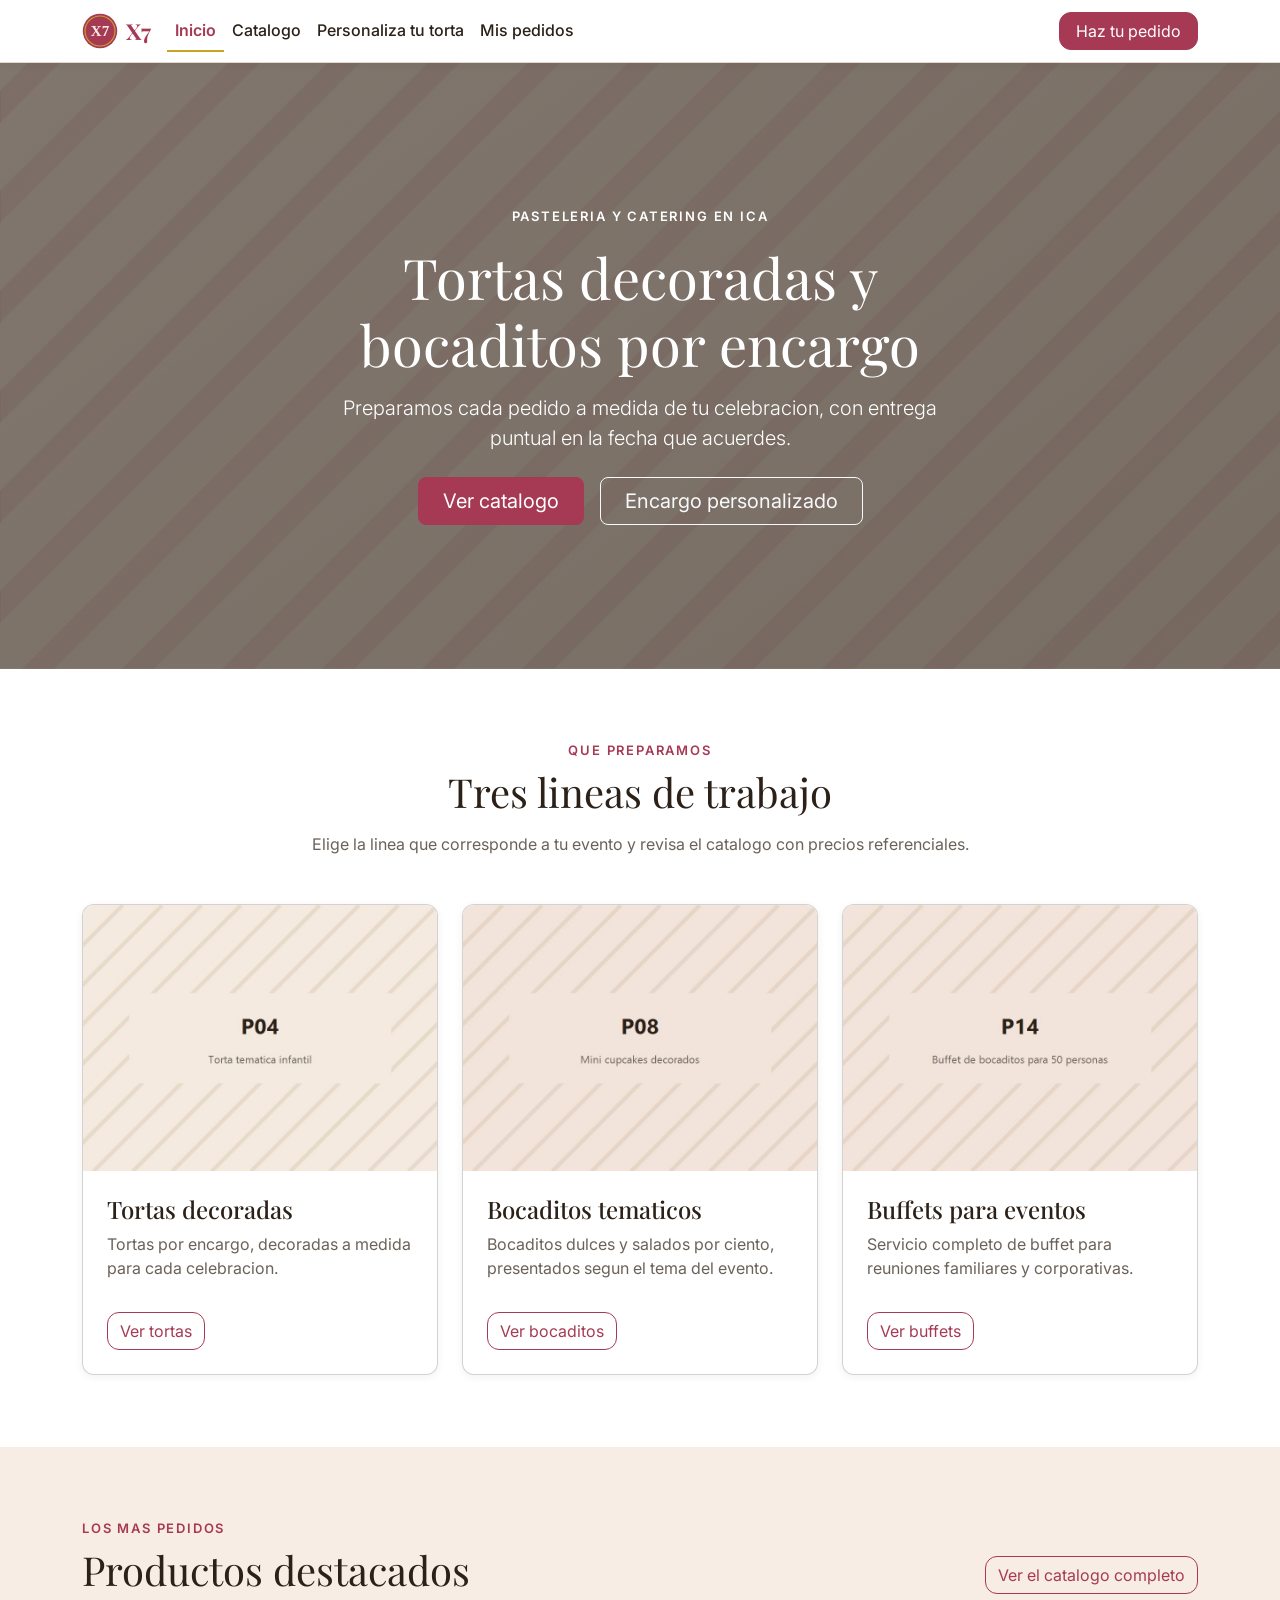
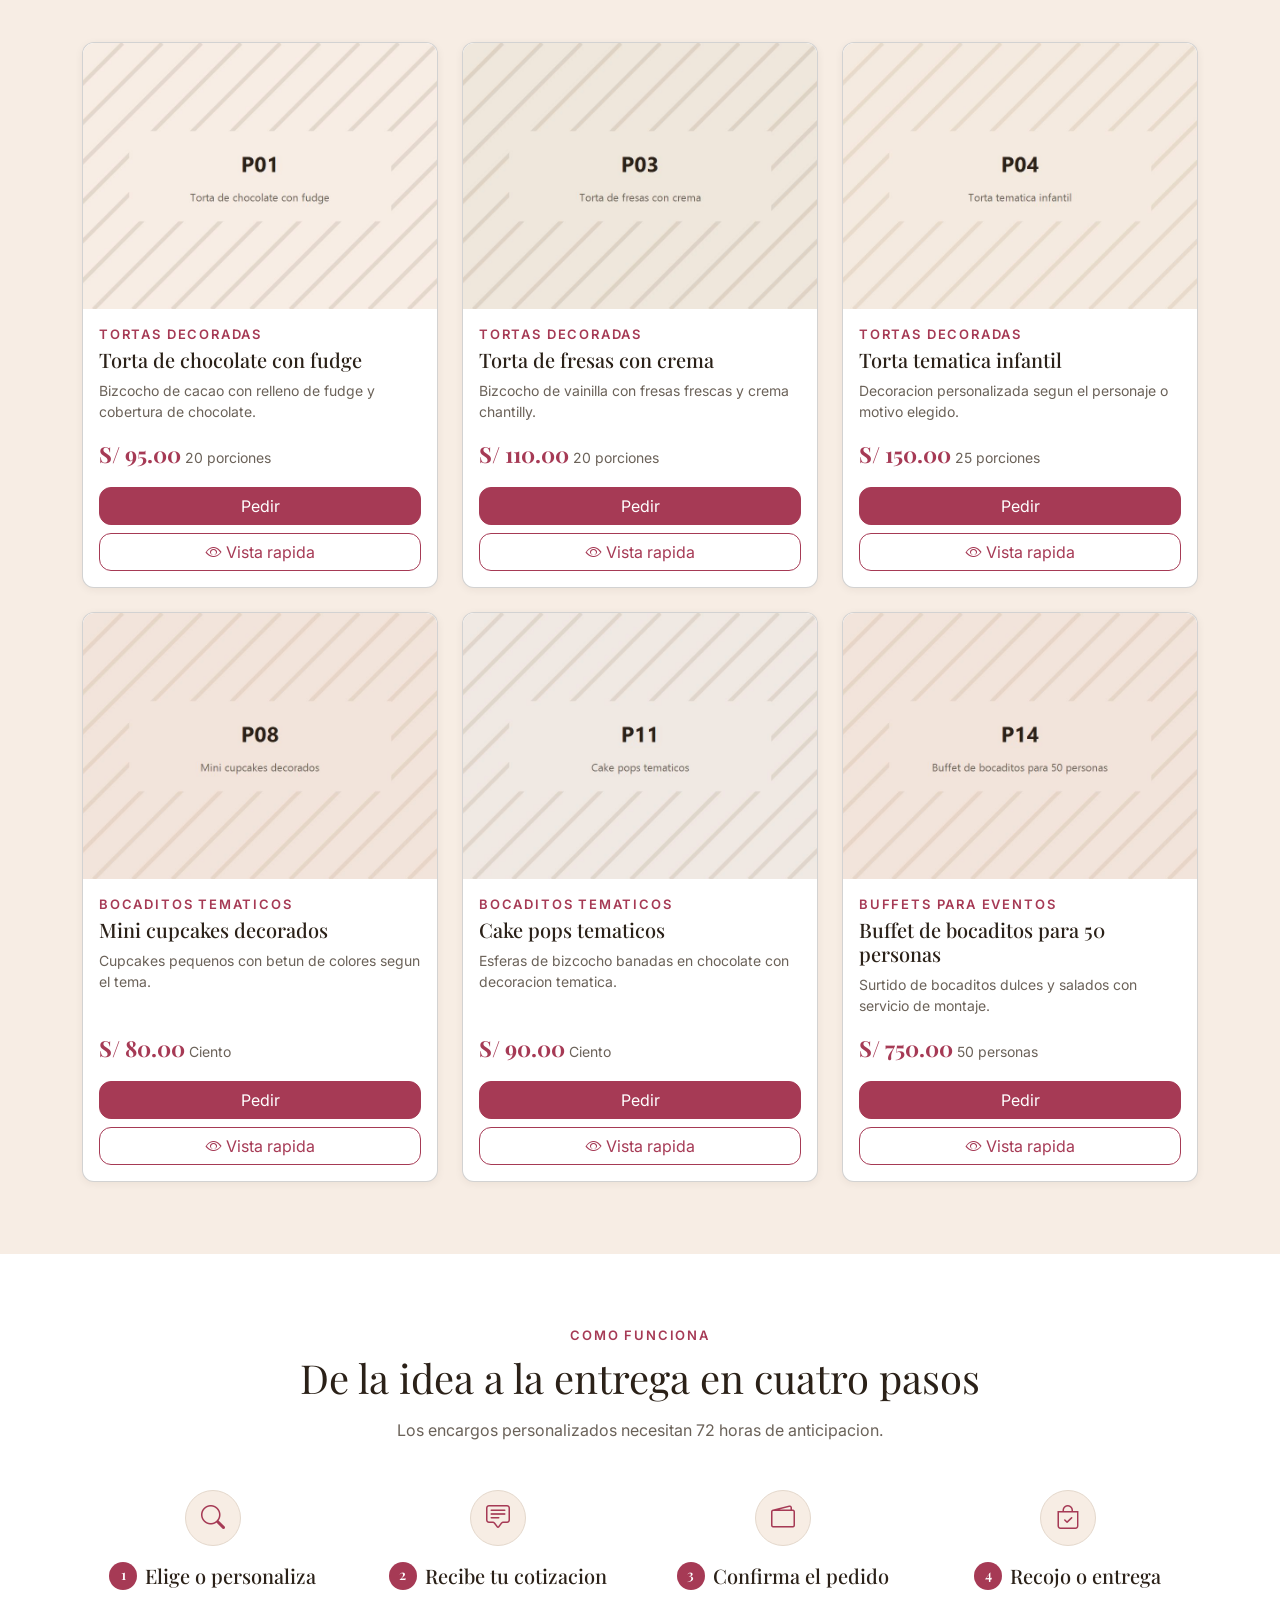
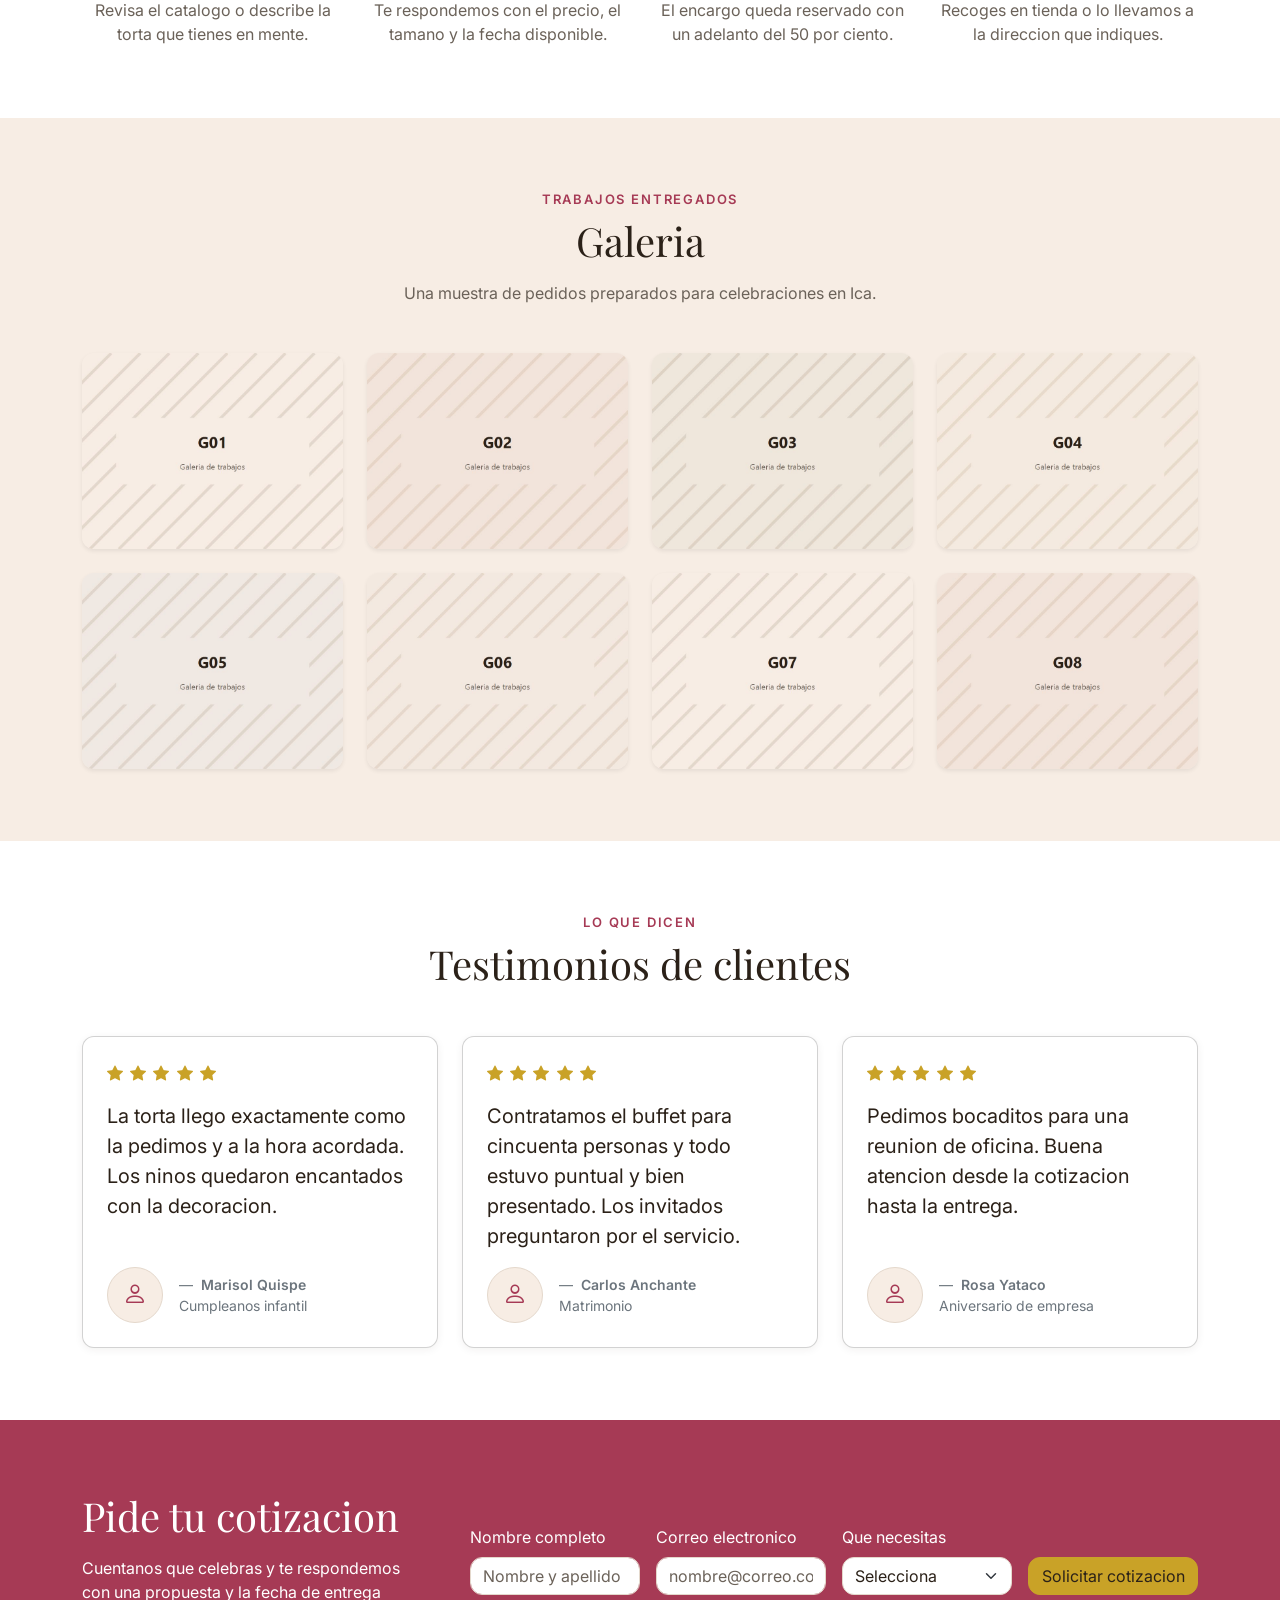
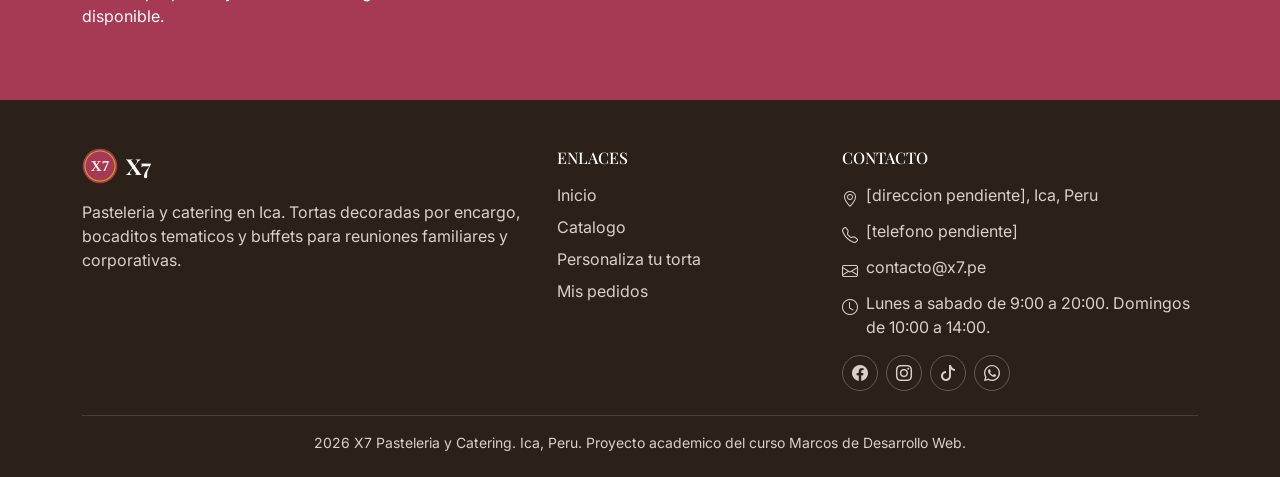
==== templates/index.html @ 19cc16a5 "APF1: front end estatico con Bootstrap Primera entrega del sitio de X7 Pasteleria y Catering, del cu" ====
<!--
  ============================================================================
  Archivo:     templates/index.html
  Propósito:   Página de inicio del sitio X7. Funciona como página de
               aterrizaje comercial: presenta el negocio y ofrece en cada
               sección una salida hacia el catálogo o el encargo
               personalizado.
  Integrante:  ______________________________

  Contiene siete secciones y una ventana modal:
    1. Hero              5. Galería
    2. Categorías        6. Testimonios
    3. Destacados        7. Llamado final
    4. Cómo funciona
    Ventana modal de vista rápida, reutilizada por las seis tarjetas

  La cabecera, la barra de navegación y el pie son copia exacta de los
  archivos de templates/fragments/. No se editan aquí.
  ============================================================================
-->
<!DOCTYPE html>
<html lang="es">

<head>

  <!-- Etiquetas obligatorias: juego de caracteres y adaptación a móvil -->
  <meta charset="UTF-8">
  <meta name="viewport" content="width=device-width, initial-scale=1">
  <meta name="description" content="Pasteleria y catering en Ica. Tortas decoradas por encargo, bocaditos tematicos y buffets para eventos.">

  <!-- Título propio de cada página -->
  <title>X7 Pasteleria y Catering | Tortas por encargo en Ica</title>

  <!-- Tipografías de marca: Playfair Display para títulos, Inter para texto -->
  <link rel="preconnect" href="https://fonts.googleapis.com">
  <link rel="preconnect" href="https://fonts.gstatic.com" crossorigin>
  <link href="https://fonts.googleapis.com/css2?family=Inter:wght@400;500;600;700&family=Playfair+Display:wght@600;700&display=swap" rel="stylesheet">

  <!-- Bootstrap 5.3 y Bootstrap Icons, ambos por CDN -->
  <link href="https://cdn.jsdelivr.net/npm/bootstrap@5.3.3/dist/css/bootstrap.min.css" rel="stylesheet">
  <link href="https://cdn.jsdelivr.net/npm/bootstrap-icons@1.11.3/font/bootstrap-icons.min.css" rel="stylesheet">

  <!-- Hoja propia. Va al final para que sus colores ganen a los de Bootstrap -->
  <link href="../static/css/estilos.css" rel="stylesheet">

  <!-- Icono de la pestaña del navegador -->
  <link rel="icon" href="../static/img/logo.svg" type="image/svg+xml">

</head>


<!-- El body es una columna de alto completo para que el pie quede abajo
     aunque la página tenga poco contenido -->
<body class="d-flex flex-column min-vh-100">

  <!-- ======================================================================
       Barra de navegación
       Se queda pegada arriba al desplazar (sticky-top) y se convierte en
       menú desplegable por debajo de 992 px (navbar-expand-lg).
       ====================================================================== -->
  <header class="sticky-top">
    <nav class="navbar navbar-expand-lg x7-navbar" aria-label="Navegacion principal">
      <div class="container">

        <!-- Marca: logotipo y nombre del negocio -->
        <a class="navbar-brand x7-marca d-flex align-items-center gap-2" href="index.html">
          <img src="../static/img/logo.svg" alt="Logotipo de X7 Pasteleria y Catering" width="36" height="36">
          <span>X7</span>
        </a>

        <!-- Botón de hamburguesa, visible solo en pantallas pequeñas -->
        <button class="navbar-toggler border-0" type="button" data-bs-toggle="collapse"
                data-bs-target="#x7-menu" aria-controls="x7-menu" aria-expanded="false"
                aria-label="Abrir o cerrar el menu de navegacion">
          <span class="navbar-toggler-icon"></span>
        </button>

        <!-- Contenido que se colapsa en móvil -->
        <div class="collapse navbar-collapse" id="x7-menu">

          <!-- Enlaces a las cuatro páginas del sitio -->
          <ul class="navbar-nav me-auto mb-3 mb-lg-0">
            <li class="nav-item"><a class="nav-link" href="index.html">Inicio</a></li>
            <li class="nav-item"><a class="nav-link" href="catalogo.html">Catalogo</a></li>
            <li class="nav-item"><a class="nav-link" href="personalizado.html">Personaliza tu torta</a></li>
            <li class="nav-item"><a class="nav-link" href="mis-pedidos.html">Mis pedidos</a></li>
          </ul>

          <!-- Botón destacado. En móvil ocupa todo el ancho (d-grid) y
               desde 992 px vuelve a su tamaño natural (d-lg-block) -->
          <div class="d-grid d-lg-block">
            <a class="btn btn-primary px-3" href="catalogo.html">Haz tu pedido</a>
          </div>

        </div>

      </div>
    </nav>
  </header>


  <main>

    <!-- ====================================================================
         SECCIÓN 1: Hero
         Primera pantalla. La foto de fondo y la capa oscura se definen en
         estilos.css con la clase x7-hero. Ofrece las dos salidas
         principales: ver el catálogo o pedir un encargo a medida.
         ==================================================================== -->
    <section class="x7-hero d-flex align-items-center text-center py-5">
      <div class="container py-4 py-lg-5">
        <div class="row justify-content-center">

          <!-- La columna se estrecha al crecer la pantalla para que el
               título no quede en líneas demasiado largas -->
          <div class="col-12 col-lg-9 col-xl-7 py-4 py-lg-5">

            <p class="x7-superior text-white mb-3">Pasteleria y catering en Ica</p>

            <h1 class="display-4 mb-3">Tortas decoradas y bocaditos por encargo</h1>

            <!-- Estilos de párrafo de Bootstrap: párrafo destacado -->
            <p class="lead mb-4">
              Preparamos cada pedido a medida de tu celebracion, con entrega puntual
              en la fecha que acuerdes.
            </p>

            <!-- Botones apilados en móvil (d-grid) y en fila desde 576 px -->
            <div class="d-grid d-sm-flex justify-content-sm-center gap-3">
              <a class="btn btn-primary btn-lg px-4" href="catalogo.html">Ver catalogo</a>
              <a class="btn btn-outline-light btn-lg px-4" href="personalizado.html">Encargo personalizado</a>
            </div>

          </div>

        </div>
      </div>
    </section>


    <!-- ====================================================================
         SECCIÓN 2: Categorías
         Las tres líneas de trabajo del negocio. Cada tarjeta lleva al
         catálogo con el ancla de su categoría.
         Rejilla: 1 columna en móvil, 2 desde 768 px, 3 desde 992 px.
         ==================================================================== -->
    <section class="py-5">
      <div class="container py-lg-4">

        <!-- Encabezado de la sección -->
        <div class="row justify-content-center text-center mb-5">
          <div class="col-12 col-lg-8">
            <p class="x7-superior mb-2">Que preparamos</p>
            <h2 class="display-6 mb-3">Tres lineas de trabajo</h2>
            <!-- Estilos de párrafo de Bootstrap: párrafo atenuado -->
            <p class="text-body-secondary mb-0">
              Elige la linea que corresponde a tu evento y revisa el catalogo
              con precios referenciales.
            </p>
          </div>
        </div>

        <!-- Rejilla de categorías -->
        <div class="row row-cols-1 row-cols-md-2 row-cols-lg-3 g-4">

          <!-- Categoría: tortas decoradas -->
          <article class="col">
            <div class="card x7-tarjeta h-100 overflow-hidden">

              <img class="card-img-top x7-imagen-4-3" src="../static/img/productos/p04.jpg"
                   alt="Torta tematica infantil con decoracion personalizada">

              <div class="card-body d-flex flex-column p-4">
                <h3 class="h4 card-title mb-2">Tortas decoradas</h3>
                <!-- Estilos de párrafo de Bootstrap: texto atenuado -->
                <p class="card-text text-body-secondary flex-grow-1">
                  Tortas por encargo, decoradas a medida para cada celebracion.
                </p>
                <a class="btn btn-outline-primary mt-3 align-self-start" href="catalogo.html#tortas">
                  Ver tortas
                </a>
              </div>

            </div>
          </article>

          <!-- Categoría: bocaditos temáticos -->
          <article class="col">
            <div class="card x7-tarjeta h-100 overflow-hidden">

              <img class="card-img-top x7-imagen-4-3" src="../static/img/productos/p08.jpg"
                   alt="Mini cupcakes decorados con betun de colores">

              <div class="card-body d-flex flex-column p-4">
                <h3 class="h4 card-title mb-2">Bocaditos tematicos</h3>
                <!-- Estilos de párrafo de Bootstrap: texto atenuado -->
                <p class="card-text text-body-secondary flex-grow-1">
                  Bocaditos dulces y salados por ciento, presentados segun el tema del evento.
                </p>
                <a class="btn btn-outline-primary mt-3 align-self-start" href="catalogo.html#bocaditos">
                  Ver bocaditos
                </a>
              </div>

            </div>
          </article>

          <!-- Categoría: buffets para eventos -->
          <article class="col">
            <div class="card x7-tarjeta h-100 overflow-hidden">

              <img class="card-img-top x7-imagen-4-3" src="../static/img/productos/p14.jpg"
                   alt="Buffet de bocaditos surtidos montado para cincuenta personas">

              <div class="card-body d-flex flex-column p-4">
                <h3 class="h4 card-title mb-2">Buffets para eventos</h3>
                <!-- Estilos de párrafo de Bootstrap: texto atenuado -->
                <p class="card-text text-body-secondary flex-grow-1">
                  Servicio completo de buffet para reuniones familiares y corporativas.
                </p>
                <a class="btn btn-outline-primary mt-3 align-self-start" href="catalogo.html#buffets">
                  Ver buffets
                </a>
              </div>

            </div>
          </article>

        </div>
      </div>
    </section>


    <!-- ====================================================================
         SECCIÓN 3: Productos destacados
         Los seis productos destacados de docs/datos-demo.md.
         Las seis tarjetas tienen exactamente la misma estructura; solo
         cambia el contenido. En el APF3 este bloque se reemplaza por un
         th:each sobre la lista de productos.
         Cada producto lleva su propia ventana modal dentro del article,
         para que la vista rápida funcione sin JavaScript propio.
         Rejilla: 1 columna en móvil, 2 desde 576 px, 3 desde 992 px.
         ==================================================================== -->
    <section class="x7-fondo-crema py-5">
      <div class="container py-lg-4">

        <!-- Encabezado de la sección, con salida al catálogo completo -->
        <div class="row align-items-end g-3 mb-5">
          <div class="col-12 col-lg-8">
            <p class="x7-superior mb-2">Los mas pedidos</p>
            <h2 class="display-6 mb-0">Productos destacados</h2>
          </div>
          <div class="col-12 col-lg-4 text-lg-end">
            <a class="btn btn-outline-primary" href="catalogo.html">Ver el catalogo completo</a>
          </div>
        </div>

        <!-- Rejilla de productos -->
        <div class="row row-cols-1 row-cols-sm-2 row-cols-lg-3 g-4">

          <!-- ============ Producto P01 ============ -->
          <article class="col">

            <!-- Tarjeta -->
            <div class="card x7-tarjeta h-100 overflow-hidden">

              <img class="card-img-top x7-imagen-4-3" src="../static/img/productos/p01.jpg"
                   alt="Torta de chocolate cubierta con fudge">

              <div class="card-body d-flex flex-column">
                <p class="x7-superior mb-1">Tortas decoradas</p>
                <h3 class="h5 card-title mb-2">Torta de chocolate con fudge</h3>
                <!-- Estilos de párrafo de Bootstrap: texto pequeño y atenuado -->
                <p class="card-text text-body-secondary small flex-grow-1">
                  Bizcocho de cacao con relleno de fudge y cobertura de chocolate.
                </p>
                <p class="mb-3">
                  <span class="x7-precio">S/ 95.00</span>
                  <span class="small text-body-secondary">20 porciones</span>
                </p>
                <div class="d-grid gap-2">
                  <a class="btn btn-primary" href="personalizado.html">Pedir</a>
                  <!-- Los atributos data- alimentan la unica ventana modal.
                       main.js los lee con dataset cuando se pulsa el boton. -->
                  <button class="btn btn-outline-primary" type="button"
                          data-bs-toggle="modal" data-bs-target="#modal-producto"
                          data-codigo="P01"
                          data-nombre="Torta de chocolate con fudge"
                          data-etiqueta="Tortas decoradas"
                          data-descripcion="Bizcocho de cacao con relleno de fudge y cobertura de chocolate."
                          data-precio="S/ 95.00"
                          data-presentacion="20 porciones"
                          data-imagen="../static/img/productos/p01.jpg"
                          data-alt="Torta de chocolate cubierta con fudge">
                    <i class="bi bi-eye me-1" aria-hidden="true"></i>Vista rapida
                  </button>
                </div>
              </div>

            </div>

          </article>

          <!-- ============ Producto P03 ============ -->
          <article class="col">

            <!-- Tarjeta -->
            <div class="card x7-tarjeta h-100 overflow-hidden">

              <img class="card-img-top x7-imagen-4-3" src="../static/img/productos/p03.jpg"
                   alt="Torta de vainilla con fresas frescas y crema chantilly">

              <div class="card-body d-flex flex-column">
                <p class="x7-superior mb-1">Tortas decoradas</p>
                <h3 class="h5 card-title mb-2">Torta de fresas con crema</h3>
                <!-- Estilos de párrafo de Bootstrap: texto pequeño y atenuado -->
                <p class="card-text text-body-secondary small flex-grow-1">
                  Bizcocho de vainilla con fresas frescas y crema chantilly.
                </p>
                <p class="mb-3">
                  <span class="x7-precio">S/ 110.00</span>
                  <span class="small text-body-secondary">20 porciones</span>
                </p>
                <div class="d-grid gap-2">
                  <a class="btn btn-primary" href="personalizado.html">Pedir</a>
                  <!-- Los atributos data- alimentan la unica ventana modal.
                       main.js los lee con dataset cuando se pulsa el boton. -->
                  <button class="btn btn-outline-primary" type="button"
                          data-bs-toggle="modal" data-bs-target="#modal-producto"
                          data-codigo="P03"
                          data-nombre="Torta de fresas con crema"
                          data-etiqueta="Tortas decoradas"
                          data-descripcion="Bizcocho de vainilla con fresas frescas y crema chantilly."
                          data-precio="S/ 110.00"
                          data-presentacion="20 porciones"
                          data-imagen="../static/img/productos/p03.jpg"
                          data-alt="Torta de vainilla con fresas frescas y crema chantilly">
                    <i class="bi bi-eye me-1" aria-hidden="true"></i>Vista rapida
                  </button>
                </div>
              </div>

            </div>

          </article>

          <!-- ============ Producto P04 ============ -->
          <article class="col">

            <!-- Tarjeta -->
            <div class="card x7-tarjeta h-100 overflow-hidden">

              <img class="card-img-top x7-imagen-4-3" src="../static/img/productos/p04.jpg"
                   alt="Torta tematica infantil decorada segun el personaje elegido">

              <div class="card-body d-flex flex-column">
                <p class="x7-superior mb-1">Tortas decoradas</p>
                <h3 class="h5 card-title mb-2">Torta tematica infantil</h3>
                <!-- Estilos de párrafo de Bootstrap: texto pequeño y atenuado -->
                <p class="card-text text-body-secondary small flex-grow-1">
                  Decoracion personalizada segun el personaje o motivo elegido.
                </p>
                <p class="mb-3">
                  <span class="x7-precio">S/ 150.00</span>
                  <span class="small text-body-secondary">25 porciones</span>
                </p>
                <div class="d-grid gap-2">
                  <a class="btn btn-primary" href="personalizado.html">Pedir</a>
                  <!-- Los atributos data- alimentan la unica ventana modal.
                       main.js los lee con dataset cuando se pulsa el boton. -->
                  <button class="btn btn-outline-primary" type="button"
                          data-bs-toggle="modal" data-bs-target="#modal-producto"
                          data-codigo="P04"
                          data-nombre="Torta tematica infantil"
                          data-etiqueta="Tortas decoradas"
                          data-descripcion="Decoracion personalizada segun el personaje o motivo elegido."
                          data-precio="S/ 150.00"
                          data-presentacion="25 porciones"
                          data-imagen="../static/img/productos/p04.jpg"
                          data-alt="Torta tematica infantil decorada segun el personaje elegido">
                    <i class="bi bi-eye me-1" aria-hidden="true"></i>Vista rapida
                  </button>
                </div>
              </div>

            </div>

          </article>

          <!-- ============ Producto P08 ============ -->
          <article class="col">

            <!-- Tarjeta -->
            <div class="card x7-tarjeta h-100 overflow-hidden">

              <img class="card-img-top x7-imagen-4-3" src="../static/img/productos/p08.jpg"
                   alt="Mini cupcakes decorados con betun de colores segun el tema">

              <div class="card-body d-flex flex-column">
                <p class="x7-superior mb-1">Bocaditos tematicos</p>
                <h3 class="h5 card-title mb-2">Mini cupcakes decorados</h3>
                <!-- Estilos de párrafo de Bootstrap: texto pequeño y atenuado -->
                <p class="card-text text-body-secondary small flex-grow-1">
                  Cupcakes pequenos con betun de colores segun el tema.
                </p>
                <p class="mb-3">
                  <span class="x7-precio">S/ 80.00</span>
                  <span class="small text-body-secondary">Ciento</span>
                </p>
                <div class="d-grid gap-2">
                  <a class="btn btn-primary" href="personalizado.html">Pedir</a>
                  <!-- Los atributos data- alimentan la unica ventana modal.
                       main.js los lee con dataset cuando se pulsa el boton. -->
                  <button class="btn btn-outline-primary" type="button"
                          data-bs-toggle="modal" data-bs-target="#modal-producto"
                          data-codigo="P08"
                          data-nombre="Mini cupcakes decorados"
                          data-etiqueta="Bocaditos tematicos"
                          data-descripcion="Cupcakes pequenos con betun de colores segun el tema."
                          data-precio="S/ 80.00"
                          data-presentacion="Ciento"
                          data-imagen="../static/img/productos/p08.jpg"
                          data-alt="Mini cupcakes decorados con betun de colores segun el tema">
                    <i class="bi bi-eye me-1" aria-hidden="true"></i>Vista rapida
                  </button>
                </div>
              </div>

            </div>

          </article>

          <!-- ============ Producto P11 ============ -->
          <article class="col">

            <!-- Tarjeta -->
            <div class="card x7-tarjeta h-100 overflow-hidden">

              <img class="card-img-top x7-imagen-4-3" src="../static/img/productos/p11.jpg"
                   alt="Cake pops tematicos banados en chocolate con decoracion">

              <div class="card-body d-flex flex-column">
                <p class="x7-superior mb-1">Bocaditos tematicos</p>
                <h3 class="h5 card-title mb-2">Cake pops tematicos</h3>
                <!-- Estilos de párrafo de Bootstrap: texto pequeño y atenuado -->
                <p class="card-text text-body-secondary small flex-grow-1">
                  Esferas de bizcocho banadas en chocolate con decoracion tematica.
                </p>
                <p class="mb-3">
                  <span class="x7-precio">S/ 90.00</span>
                  <span class="small text-body-secondary">Ciento</span>
                </p>
                <div class="d-grid gap-2">
                  <a class="btn btn-primary" href="personalizado.html">Pedir</a>
                  <!-- Los atributos data- alimentan la unica ventana modal.
                       main.js los lee con dataset cuando se pulsa el boton. -->
                  <button class="btn btn-outline-primary" type="button"
                          data-bs-toggle="modal" data-bs-target="#modal-producto"
                          data-codigo="P11"
                          data-nombre="Cake pops tematicos"
                          data-etiqueta="Bocaditos tematicos"
                          data-descripcion="Esferas de bizcocho banadas en chocolate con decoracion tematica."
                          data-precio="S/ 90.00"
                          data-presentacion="Ciento"
                          data-imagen="../static/img/productos/p11.jpg"
                          data-alt="Cake pops tematicos banados en chocolate con decoracion">
                    <i class="bi bi-eye me-1" aria-hidden="true"></i>Vista rapida
                  </button>
                </div>
              </div>

            </div>

          </article>

          <!-- ============ Producto P14 ============ -->
          <article class="col">

            <!-- Tarjeta -->
            <div class="card x7-tarjeta h-100 overflow-hidden">

              <img class="card-img-top x7-imagen-4-3" src="../static/img/productos/p14.jpg"
                   alt="Surtido de bocaditos dulces y salados con servicio de montaje">

              <div class="card-body d-flex flex-column">
                <p class="x7-superior mb-1">Buffets para eventos</p>
                <h3 class="h5 card-title mb-2">Buffet de bocaditos para 50 personas</h3>
                <!-- Estilos de párrafo de Bootstrap: texto pequeño y atenuado -->
                <p class="card-text text-body-secondary small flex-grow-1">
                  Surtido de bocaditos dulces y salados con servicio de montaje.
                </p>
                <p class="mb-3">
                  <span class="x7-precio">S/ 750.00</span>
                  <span class="small text-body-secondary">50 personas</span>
                </p>
                <div class="d-grid gap-2">
                  <a class="btn btn-primary" href="personalizado.html">Pedir</a>
                  <!-- Los atributos data- alimentan la unica ventana modal.
                       main.js los lee con dataset cuando se pulsa el boton. -->
                  <button class="btn btn-outline-primary" type="button"
                          data-bs-toggle="modal" data-bs-target="#modal-producto"
                          data-codigo="P14"
                          data-nombre="Buffet de bocaditos para 50 personas"
                          data-etiqueta="Buffets para eventos"
                          data-descripcion="Surtido de bocaditos dulces y salados con servicio de montaje."
                          data-precio="S/ 750.00"
                          data-presentacion="50 personas"
                          data-imagen="../static/img/productos/p14.jpg"
                          data-alt="Surtido de bocaditos dulces y salados con servicio de montaje">
                    <i class="bi bi-eye me-1" aria-hidden="true"></i>Vista rapida
                  </button>
                </div>
              </div>

            </div>

          </article>

        </div>
      </div>
    </section>


    <!-- ====================================================================
         SECCIÓN 4: Cómo funciona
         Los cuatro pasos del encargo. Cada paso tiene icono, número, título
         y una línea de descripción.
         Rejilla: 1 columna en móvil, 2 desde 576 px, 4 desde 992 px.
         ==================================================================== -->
    <section class="py-5">
      <div class="container py-lg-4">

        <!-- Encabezado de la sección -->
        <div class="row justify-content-center text-center mb-5">
          <div class="col-12 col-lg-8">
            <p class="x7-superior mb-2">Como funciona</p>
            <h2 class="display-6 mb-3">De la idea a la entrega en cuatro pasos</h2>
            <!-- Estilos de párrafo de Bootstrap: párrafo atenuado -->
            <p class="text-body-secondary mb-0">
              Los encargos personalizados necesitan 72 horas de anticipacion.
            </p>
          </div>
        </div>

        <!-- Rejilla de pasos -->
        <div class="row row-cols-1 row-cols-sm-2 row-cols-lg-4 g-4 text-center">

          <!-- Paso 1 -->
          <article class="col">
            <span class="x7-icono-circulo d-inline-flex align-items-center justify-content-center rounded-circle mb-3">
              <i class="bi bi-search" aria-hidden="true"></i>
            </span>
            <h3 class="h5 d-flex align-items-center justify-content-center gap-2 mb-2">
              <span class="x7-paso-numero d-inline-flex align-items-center justify-content-center rounded-circle"
                    aria-hidden="true">1</span>
              <span>Elige o personaliza</span>
            </h3>
            <!-- Estilos de párrafo de Bootstrap: párrafo atenuado -->
            <p class="text-body-secondary mb-0">Revisa el catalogo o describe la torta que tienes en mente.</p>
          </article>

          <!-- Paso 2 -->
          <article class="col">
            <span class="x7-icono-circulo d-inline-flex align-items-center justify-content-center rounded-circle mb-3">
              <i class="bi bi-chat-square-text" aria-hidden="true"></i>
            </span>
            <h3 class="h5 d-flex align-items-center justify-content-center gap-2 mb-2">
              <span class="x7-paso-numero d-inline-flex align-items-center justify-content-center rounded-circle"
                    aria-hidden="true">2</span>
              <span>Recibe tu cotizacion</span>
            </h3>
            <!-- Estilos de párrafo de Bootstrap: párrafo atenuado -->
            <p class="text-body-secondary mb-0">Te respondemos con el precio, el tamano y la fecha disponible.</p>
          </article>

          <!-- Paso 3 -->
          <article class="col">
            <span class="x7-icono-circulo d-inline-flex align-items-center justify-content-center rounded-circle mb-3">
              <i class="bi bi-wallet2" aria-hidden="true"></i>
            </span>
            <h3 class="h5 d-flex align-items-center justify-content-center gap-2 mb-2">
              <span class="x7-paso-numero d-inline-flex align-items-center justify-content-center rounded-circle"
                    aria-hidden="true">3</span>
              <span>Confirma el pedido</span>
            </h3>
            <!-- Estilos de párrafo de Bootstrap: párrafo atenuado -->
            <p class="text-body-secondary mb-0">El encargo queda reservado con un adelanto del 50 por ciento.</p>
          </article>

          <!-- Paso 4 -->
          <article class="col">
            <span class="x7-icono-circulo d-inline-flex align-items-center justify-content-center rounded-circle mb-3">
              <i class="bi bi-bag-check" aria-hidden="true"></i>
            </span>
            <h3 class="h5 d-flex align-items-center justify-content-center gap-2 mb-2">
              <span class="x7-paso-numero d-inline-flex align-items-center justify-content-center rounded-circle"
                    aria-hidden="true">4</span>
              <span>Recojo o entrega</span>
            </h3>
            <!-- Estilos de párrafo de Bootstrap: párrafo atenuado -->
            <p class="text-body-secondary mb-0">Recoges en tienda o lo llevamos a la direccion que indiques.</p>
          </article>

        </div>
      </div>
    </section>


    <!-- ====================================================================
         SECCIÓN 5: Galería
         Ocho fotos de trabajos entregados. Todas en proporción 4:3 para que
         la rejilla quede pareja.
         Rejilla: 2 columnas en móvil, 3 desde 768 px, 4 desde 992 px.
         ==================================================================== -->
    <section class="x7-fondo-crema py-5">
      <div class="container py-lg-4">

        <!-- Encabezado de la sección -->
        <div class="row justify-content-center text-center mb-5">
          <div class="col-12 col-lg-8">
            <p class="x7-superior mb-2">Trabajos entregados</p>
            <h2 class="display-6 mb-3">Galeria</h2>
            <!-- Estilos de párrafo de Bootstrap: párrafo atenuado -->
            <p class="text-body-secondary mb-0">
              Una muestra de pedidos preparados para celebraciones en Ica.
            </p>
          </div>
        </div>

        <!-- Rejilla de la galería -->
        <div class="row row-cols-2 row-cols-md-3 row-cols-lg-4 g-3 g-md-4">

          <div class="col">
            <img class="x7-imagen-4-3 rounded shadow-sm" src="../static/img/galeria/g01.jpg"
                 alt="Torta de chocolate decorada con cobertura de fudge y virutas">
          </div>

          <div class="col">
            <img class="x7-imagen-4-3 rounded shadow-sm" src="../static/img/galeria/g02.jpg"
                 alt="Mesa dulce montada para un cumpleanos infantil">
          </div>

          <div class="col">
            <img class="x7-imagen-4-3 rounded shadow-sm" src="../static/img/galeria/g03.jpg"
                 alt="Torta tematica infantil con figuras modeladas a mano">
          </div>

          <div class="col">
            <img class="x7-imagen-4-3 rounded shadow-sm" src="../static/img/galeria/g04.jpg"
                 alt="Bandeja de alfajores de maicena espolvoreados con azucar">
          </div>

          <div class="col">
            <img class="x7-imagen-4-3 rounded shadow-sm" src="../static/img/galeria/g05.jpg"
                 alt="Cake pops tematicos ordenados en una base de presentacion">
          </div>

          <div class="col">
            <img class="x7-imagen-4-3 rounded shadow-sm" src="../static/img/galeria/g06.jpg"
                 alt="Buffet de bocaditos salados montado para una reunion de oficina">
          </div>

          <div class="col">
            <img class="x7-imagen-4-3 rounded shadow-sm" src="../static/img/galeria/g07.jpg"
                 alt="Torta de dos pisos con acabado en fondant y detalles florales">
          </div>

          <div class="col">
            <img class="x7-imagen-4-3 rounded shadow-sm" src="../static/img/galeria/g08.jpg"
                 alt="Desayuno buffet corporativo servido en bandejas">
          </div>

        </div>
      </div>
    </section>


    <!-- ====================================================================
         SECCIÓN 6: Testimonios
         Los tres testimonios de docs/datos-demo.md. Las tres tarjetas tienen
         la misma estructura: estrellas, cita, nombre y ocasión.
         Rejilla: 1 columna en móvil, 2 desde 768 px, 3 desde 992 px.
         ==================================================================== -->
    <section class="py-5">
      <div class="container py-lg-4">

        <!-- Encabezado de la sección -->
        <div class="row justify-content-center text-center mb-5">
          <div class="col-12 col-lg-8">
            <p class="x7-superior mb-2">Lo que dicen</p>
            <h2 class="display-6 mb-0">Testimonios de clientes</h2>
          </div>
        </div>

        <!-- Rejilla de testimonios -->
        <div class="row row-cols-1 row-cols-md-2 row-cols-lg-3 g-4">

          <!-- Testimonio 1 -->
          <article class="col">
            <div class="card x7-tarjeta h-100">
              <figure class="card-body d-flex flex-column p-4 mb-0">

                <p class="x7-estrellas mb-3" aria-label="Calificacion: 5 de 5 estrellas">
                  <i class="bi bi-star-fill" aria-hidden="true"></i>
                  <i class="bi bi-star-fill" aria-hidden="true"></i>
                  <i class="bi bi-star-fill" aria-hidden="true"></i>
                  <i class="bi bi-star-fill" aria-hidden="true"></i>
                  <i class="bi bi-star-fill" aria-hidden="true"></i>
                </p>

                <!-- Estilos de párrafo de Bootstrap: cita y pie de cita -->
                <blockquote class="blockquote flex-grow-1 mb-3">
                  <p class="mb-0">
                    La torta llego exactamente como la pedimos y a la hora acordada.
                    Los ninos quedaron encantados con la decoracion.
                  </p>
                </blockquote>

                <figcaption class="d-flex align-items-center gap-3">
                  <span class="x7-icono-circulo d-inline-flex align-items-center justify-content-center rounded-circle">
                    <i class="bi bi-person" aria-hidden="true"></i>
                  </span>
                  <span class="blockquote-footer mt-0 mb-0">
                    <span class="fw-semibold">Marisol Quispe</span>
                    <span class="d-block">Cumpleanos infantil</span>
                  </span>
                </figcaption>

              </figure>
            </div>
          </article>

          <!-- Testimonio 2 -->
          <article class="col">
            <div class="card x7-tarjeta h-100">
              <figure class="card-body d-flex flex-column p-4 mb-0">

                <p class="x7-estrellas mb-3" aria-label="Calificacion: 5 de 5 estrellas">
                  <i class="bi bi-star-fill" aria-hidden="true"></i>
                  <i class="bi bi-star-fill" aria-hidden="true"></i>
                  <i class="bi bi-star-fill" aria-hidden="true"></i>
                  <i class="bi bi-star-fill" aria-hidden="true"></i>
                  <i class="bi bi-star-fill" aria-hidden="true"></i>
                </p>

                <!-- Estilos de párrafo de Bootstrap: cita y pie de cita -->
                <blockquote class="blockquote flex-grow-1 mb-3">
                  <p class="mb-0">
                    Contratamos el buffet para cincuenta personas y todo estuvo puntual
                    y bien presentado. Los invitados preguntaron por el servicio.
                  </p>
                </blockquote>

                <figcaption class="d-flex align-items-center gap-3">
                  <span class="x7-icono-circulo d-inline-flex align-items-center justify-content-center rounded-circle">
                    <i class="bi bi-person" aria-hidden="true"></i>
                  </span>
                  <span class="blockquote-footer mt-0 mb-0">
                    <span class="fw-semibold">Carlos Anchante</span>
                    <span class="d-block">Matrimonio</span>
                  </span>
                </figcaption>

              </figure>
            </div>
          </article>

          <!-- Testimonio 3 -->
          <article class="col">
            <div class="card x7-tarjeta h-100">
              <figure class="card-body d-flex flex-column p-4 mb-0">

                <p class="x7-estrellas mb-3" aria-label="Calificacion: 5 de 5 estrellas">
                  <i class="bi bi-star-fill" aria-hidden="true"></i>
                  <i class="bi bi-star-fill" aria-hidden="true"></i>
                  <i class="bi bi-star-fill" aria-hidden="true"></i>
                  <i class="bi bi-star-fill" aria-hidden="true"></i>
                  <i class="bi bi-star-fill" aria-hidden="true"></i>
                </p>

                <!-- Estilos de párrafo de Bootstrap: cita y pie de cita -->
                <blockquote class="blockquote flex-grow-1 mb-3">
                  <p class="mb-0">
                    Pedimos bocaditos para una reunion de oficina. Buena atencion
                    desde la cotizacion hasta la entrega.
                  </p>
                </blockquote>

                <figcaption class="d-flex align-items-center gap-3">
                  <span class="x7-icono-circulo d-inline-flex align-items-center justify-content-center rounded-circle">
                    <i class="bi bi-person" aria-hidden="true"></i>
                  </span>
                  <span class="blockquote-footer mt-0 mb-0">
                    <span class="fw-semibold">Rosa Yataco</span>
                    <span class="d-block">Aniversario de empresa</span>
                  </span>
                </figcaption>

              </figure>
            </div>
          </article>

        </div>
      </div>
    </section>


    <!-- ====================================================================
         SECCIÓN 7: Llamado final
         Franja con el color de marca y formulario breve de cotización.
         El atributo action apunta a una ruta de reemplazo que en el APF2
         atenderá el controlador de Spring. Hoy el formulario no procesa nada.
         ==================================================================== -->
    <section class="x7-franja py-5">
      <div class="container py-lg-4">
        <div class="row g-4 g-lg-5 align-items-center">

          <!-- Texto de la franja -->
          <div class="col-12 col-lg-4">
            <h2 class="display-6 mb-3">Pide tu cotizacion</h2>
            <p class="mb-0">
              Cuentanos que celebras y te respondemos con una propuesta y la fecha
              de entrega disponible.
            </p>
          </div>

          <!-- Formulario de cotización: tres campos y el botón -->
          <div class="col-12 col-lg-8">
            <form action="cotizacion" method="post">
              <div class="row g-3 align-items-end">

                <div class="col-12 col-sm-6 col-xl-3">
                  <label class="form-label" for="cotizacion-nombre">Nombre completo</label>
                  <input class="form-control" type="text" id="cotizacion-nombre" name="nombre"
                         placeholder="Nombre y apellido" required>
                </div>

                <div class="col-12 col-sm-6 col-xl-3">
                  <label class="form-label" for="cotizacion-correo">Correo electronico</label>
                  <input class="form-control" type="email" id="cotizacion-correo" name="correo"
                         placeholder="nombre@correo.com" required>
                </div>

                <div class="col-12 col-sm-6 col-xl-3">
                  <label class="form-label" for="cotizacion-tipo">Que necesitas</label>
                  <select class="form-select" id="cotizacion-tipo" name="tipo" required>
                    <option value="" selected disabled>Selecciona</option>
                    <option value="tortas">Torta decorada</option>
                    <option value="bocaditos">Bocaditos tematicos</option>
                    <option value="buffets">Buffet para evento</option>
                  </select>
                </div>

                <div class="col-12 col-sm-6 col-xl-3 d-grid">
                  <button class="btn btn-acento" type="submit">Solicitar cotizacion</button>
                </div>

              </div>
            </form>
          </div>

        </div>
      </div>
    </section>


    <!-- ====================================================================
         Ventana modal de vista rápida
         Una sola ventana para los quince productos. Al pulsar un botón
         "Vista rapida", main.js lee los atributos data- de ese botón y
         escribe sus valores aquí dentro.
         ==================================================================== -->
    <div class="modal fade" id="modal-producto" tabindex="-1" aria-labelledby="modal-producto-titulo" aria-hidden="true">
      <div class="modal-dialog modal-lg modal-dialog-centered modal-dialog-scrollable">
        <div class="modal-content">

          <div class="modal-header">
            <h2 class="modal-title h5" id="modal-producto-titulo">Detalle del producto</h2>
            <button type="button" class="btn-close" data-bs-dismiss="modal" aria-label="Cerrar"></button>
          </div>

          <div class="modal-body">
            <div class="row g-4">

              <div class="col-12 col-md-6">
                <img class="x7-imagen-4-3 rounded" id="modal-producto-imagen"
                     src="../static/img/productos/p01.jpg"
                     alt="Torta de chocolate cubierta con fudge">
              </div>

              <div class="col-12 col-md-6">

                <span class="badge text-bg-secondary mb-2" id="modal-producto-etiqueta">Categoria</span>

                <p id="modal-producto-descripcion">Descripcion del producto seleccionado.</p>

                <!-- Estilos de párrafo de Bootstrap: lista en texto pequeño y atenuado -->
                <ul class="list-unstyled small text-body-secondary mb-3">
                  <li><strong>Codigo:</strong> <span id="modal-producto-codigo">P00</span></li>
                  <li><strong>Presentacion:</strong> <span id="modal-producto-presentacion">Sin definir</span></li>
                  <li><strong>Anticipacion minima:</strong> 72 horas</li>
                </ul>

                <p class="x7-precio mb-0" id="modal-producto-precio">S/ 0.00</p>

              </div>

            </div>
          </div>

          <div class="modal-footer">
            <button type="button" class="btn btn-outline-secondary" data-bs-dismiss="modal">Cerrar</button>
            <a class="btn btn-primary" href="personalizado.html">Pedir este producto</a>
          </div>

        </div>
      </div>
    </div>

  </main>


  <!-- ======================================================================
       Pie de página
       Tres columnas que se apilan en móvil: marca, enlaces y contacto.
       Debajo, la línea de derechos.
       ====================================================================== -->
  <footer class="x7-footer pt-5 pb-4 mt-auto">
    <div class="container">
      <div class="row g-4">

        <!-- Columna 1: marca y descripción del negocio -->
        <div class="col-12 col-lg-5">

          <p class="x7-marca d-flex align-items-center gap-2 mb-3">
            <img src="../static/img/logo.svg" alt="Logotipo de X7 Pasteleria y Catering" width="36" height="36">
            <span>X7</span>
          </p>

          <p class="mb-0">
            Pasteleria y catering en Ica. Tortas decoradas por encargo, bocaditos tematicos
            y buffets para reuniones familiares y corporativas.
          </p>

        </div>

        <!-- Columna 2: enlaces a las cuatro páginas del sitio -->
        <div class="col-12 col-sm-6 col-lg-3">
          <h2 class="h6 text-uppercase mb-3">Enlaces</h2>
          <ul class="list-unstyled d-grid gap-2 mb-0">
            <li><a href="index.html">Inicio</a></li>
            <li><a href="catalogo.html">Catalogo</a></li>
            <li><a href="personalizado.html">Personaliza tu torta</a></li>
            <li><a href="mis-pedidos.html">Mis pedidos</a></li>
          </ul>
        </div>

        <!-- Columna 3: datos de contacto, horario y redes sociales -->
        <div class="col-12 col-sm-6 col-lg-4">

          <h2 class="h6 text-uppercase mb-3">Contacto</h2>

          <ul class="list-unstyled d-grid gap-2 mb-3">
            <li class="d-flex gap-2">
              <i class="bi bi-geo-alt flex-shrink-0 mt-1" aria-hidden="true"></i>
              <span>[direccion pendiente], Ica, Peru</span>
            </li>
            <li class="d-flex gap-2">
              <i class="bi bi-telephone flex-shrink-0 mt-1" aria-hidden="true"></i>
              <span>[telefono pendiente]</span>
            </li>
            <li class="d-flex gap-2">
              <i class="bi bi-envelope flex-shrink-0 mt-1" aria-hidden="true"></i>
              <a href="mailto:contacto@x7.pe">contacto@x7.pe</a>
            </li>
            <li class="d-flex gap-2">
              <i class="bi bi-clock flex-shrink-0 mt-1" aria-hidden="true"></i>
              <span>Lunes a sabado de 9:00 a 20:00. Domingos de 10:00 a 14:00.</span>
            </li>
          </ul>

          <!-- Redes sociales -->
          <ul class="list-unstyled d-flex gap-2 mb-0">
            <li>
              <a class="x7-red-social d-inline-flex align-items-center justify-content-center rounded-circle"
                 href="https://www.facebook.com/" aria-label="Facebook de X7">
                <i class="bi bi-facebook" aria-hidden="true"></i>
              </a>
            </li>
            <li>
              <a class="x7-red-social d-inline-flex align-items-center justify-content-center rounded-circle"
                 href="https://www.instagram.com/" aria-label="Instagram de X7">
                <i class="bi bi-instagram" aria-hidden="true"></i>
              </a>
            </li>
            <li>
              <a class="x7-red-social d-inline-flex align-items-center justify-content-center rounded-circle"
                 href="https://www.tiktok.com/" aria-label="TikTok de X7">
                <i class="bi bi-tiktok" aria-hidden="true"></i>
              </a>
            </li>
            <li>
              <a class="x7-red-social d-inline-flex align-items-center justify-content-center rounded-circle"
                 href="https://wa.me/" aria-label="WhatsApp de X7">
                <i class="bi bi-whatsapp" aria-hidden="true"></i>
              </a>
            </li>
          </ul>

        </div>

      </div>

      <!-- Línea de derechos -->
      <p class="x7-derechos text-center mt-4 pt-3 mb-0">
        2026 X7 Pasteleria y Catering. Ica, Peru. Proyecto academico del curso Marcos de Desarrollo Web.
      </p>

    </div>
  </footer>


  <!-- Scripts al final del body: primero Bootstrap, luego el propio -->
  <script src="https://cdn.jsdelivr.net/npm/bootstrap@5.3.3/dist/js/bootstrap.bundle.min.js"></script>
  <script src="../static/js/main.js"></script>

</body>

</html>
---- static/css/estilos.css ----
/* ==========================================================================
   Archivo:     static/css/estilos.css
   Propósito:   Hoja de identidad de marca del sitio X7. Define los colores,
                las tipografías y los pocos componentes propios del proyecto.
                Todo lo que Bootstrap ya resuelve NO se repite aquí.
   Integrante:  ______________________________

   Se carga siempre DESPUÉS de bootstrap.min.css, para que estos valores
   ganen sobre los del framework.
   ========================================================================== */


/* --------------------------------------------------------------------------
   1. Variables de marca
   Un solo lugar donde cambiar los colores de todo el sitio.
   -------------------------------------------------------------------------- */
:root {
  --x7-primario: #A63A55;        /* frambuesa, acciones principales */
  --x7-primario-oscuro: #7E2A3F; /* frambuesa oscuro, estado hover */
  --x7-acento: #C9A227;          /* dorado, detalles y destacados */
  --x7-crema: #F7EDE4;           /* fondo de las secciones alternas */
  --x7-texto: #2B2118;
  --x7-texto-suave: #6B6259;
  --x7-borde: #E4D8CC;

  /* El mismo frambuesa en formato rgb, que es como lo piden las
     utilidades de color de Bootstrap (bg-primary, text-primary). */
  --x7-primario-rgb: 166, 58, 85;

  /* Sombras de las tarjetas */
  --x7-sombra: 0 0.125rem 0.5rem rgba(43, 33, 24, 0.06);
  --x7-sombra-elevada: 0 0.75rem 1.75rem rgba(43, 33, 24, 0.13);

  /* Tipografías */
  --x7-fuente-titulo: "Playfair Display", Georgia, serif;
  --x7-fuente-texto: "Inter", "Segoe UI", Arial, sans-serif;
}


/* --------------------------------------------------------------------------
   2. Colores de marca dentro de Bootstrap
   Bootstrap 5.3 construye sus componentes con variables CSS. Aquí se les
   dan los valores de la marca, en lugar de reescribir sus reglas.
   -------------------------------------------------------------------------- */
:root {
  --bs-primary: var(--x7-primario);
  --bs-primary-rgb: var(--x7-primario-rgb);

  --bs-body-font-family: var(--x7-fuente-texto);
  --bs-body-color: var(--x7-texto);

  /* Color del texto secundario de Bootstrap, el de la clase
     text-body-secondary. Se le da el gris de la marca. */
  --bs-secondary-color: var(--x7-texto-suave);

  --bs-border-color: var(--x7-borde);
  --bs-border-radius: 0.75rem;

  --bs-link-color: var(--x7-primario);
  --bs-link-hover-color: var(--x7-primario-oscuro);
}

/* Botón principal */
.btn-primary {
  --bs-btn-bg: var(--x7-primario);
  --bs-btn-border-color: var(--x7-primario);
  --bs-btn-hover-bg: var(--x7-primario-oscuro);
  --bs-btn-hover-border-color: var(--x7-primario-oscuro);
  --bs-btn-active-bg: var(--x7-primario-oscuro);
  --bs-btn-active-border-color: var(--x7-primario-oscuro);
}

/* Botón con solo el contorno */
.btn-outline-primary {
  --bs-btn-color: var(--x7-primario);
  --bs-btn-border-color: var(--x7-primario);
  --bs-btn-hover-bg: var(--x7-primario);
  --bs-btn-hover-border-color: var(--x7-primario);
  --bs-btn-active-bg: var(--x7-primario-oscuro);
  --bs-btn-active-border-color: var(--x7-primario-oscuro);
}

/* Botón dorado. Se usa solo en la franja de cotización, donde el fondo
   ya es frambuesa y un botón frambuesa no se vería. */
.btn-acento {
  --bs-btn-color: var(--x7-texto);
  --bs-btn-bg: var(--x7-acento);
  --bs-btn-border-color: var(--x7-acento);
  --bs-btn-hover-color: var(--x7-texto);
  --bs-btn-hover-bg: #B08D1F;
  --bs-btn-hover-border-color: #B08D1F;
}


/* --------------------------------------------------------------------------
   3. Tipografía
   -------------------------------------------------------------------------- */

/* Todos los títulos van en Playfair Display */
h1, h2, h3, h4, h5, h6 {
  font-family: var(--x7-fuente-titulo);
  font-weight: 700;
}

/* Rótulo pequeño en mayúsculas que abre cada sección */
.x7-superior {
  font-size: 0.8125rem;
  font-weight: 600;
  letter-spacing: 0.14em;
  text-transform: uppercase;
  color: var(--x7-primario);
}

/* El texto secundario NO tiene clase propia: se usa text-body-secondary de
   Bootstrap, que toma su color de --bs-secondary-color, definido arriba con
   el gris de la marca. */


/* --------------------------------------------------------------------------
   4. Fondos de sección
   Las secciones de la página de inicio alternan blanco y crema.
   -------------------------------------------------------------------------- */

.x7-fondo-crema {
  background-color: var(--x7-crema);
}

/* Franja de color de marca del llamado final */
.x7-franja {
  background-color: var(--x7-primario);
  color: #fff;
}


/* --------------------------------------------------------------------------
   5. Barra de navegación
   -------------------------------------------------------------------------- */

.x7-navbar {
  background-color: #fff;
  border-bottom: 1px solid var(--x7-borde);
  box-shadow: var(--x7-sombra);
}

/* Nombre del negocio junto al logotipo */
.x7-marca {
  font-family: var(--x7-fuente-titulo);
  font-size: 1.375rem;
  font-weight: 700;
  color: var(--x7-primario);
}

.x7-navbar .nav-link {
  color: var(--x7-texto);
  font-weight: 500;
}

.x7-navbar .nav-link:hover {
  color: var(--x7-primario);
}

/* Enlace de la página que se está viendo. La clase active la agrega main.js */
.x7-navbar .nav-link.active {
  color: var(--x7-primario);
  font-weight: 600;
}

/* Desde 992 px el enlace activo lleva además un subrayado dorado. En móvil
   no, porque en el menú desplegado se leería como una línea divisoria. */
@media (min-width: 992px) {
  .x7-navbar .nav-link.active {
    border-bottom: 2px solid var(--x7-acento);
  }
}


/* --------------------------------------------------------------------------
   6. Sección hero
   La capa oscura va encima de la foto para que el texto blanco se lea.
   -------------------------------------------------------------------------- */

.x7-hero {
  background-image:
    linear-gradient(rgba(43, 33, 24, 0.58), rgba(43, 33, 24, 0.58)),
    url("../img/hero/hero.jpg");
  background-size: cover;
  background-position: center;
  color: #fff;
}


/* --------------------------------------------------------------------------
   7. Imágenes
   Todas las fotos de producto y de galería van en proporción 4:3, recortadas
   al centro. Si cada una tuviera su proporción, la rejilla se vería rota.
   -------------------------------------------------------------------------- */

.x7-imagen-4-3 {
  width: 100%;
  aspect-ratio: 4 / 3;
  object-fit: cover;
}


/* --------------------------------------------------------------------------
   8. Tarjetas
   El borde y las esquinas redondeadas ya los pone la clase card de Bootstrap.
   Aquí solo se agrega la sombra de marca y el leve movimiento al pasar el mouse.
   -------------------------------------------------------------------------- */

.x7-tarjeta {
  box-shadow: var(--x7-sombra);
  transition: transform 180ms ease-in-out, box-shadow 180ms ease-in-out;
}

.x7-tarjeta:hover {
  transform: translateY(-0.25rem);
  box-shadow: var(--x7-sombra-elevada);
}

/* Precio del producto */
.x7-precio {
  font-family: var(--x7-fuente-titulo);
  font-size: 1.375rem;
  font-weight: 700;
  color: var(--x7-primario);
}


/* --------------------------------------------------------------------------
   9. Iconos, pasos y estrellas
   La forma redonda y el centrado los ponen las clases de Bootstrap
   rounded-circle, d-inline-flex, align-items-center y justify-content-center.
   Aquí solo van el tamaño y los colores.
   -------------------------------------------------------------------------- */

/* Círculo grande con un icono dentro, en Cómo funciona y en Testimonios */
.x7-icono-circulo {
  width: 3.5rem;
  height: 3.5rem;
  background-color: var(--x7-crema);
  border: 1px solid var(--x7-borde);
  color: var(--x7-primario);
  font-size: 1.5rem;
}

/* Círculo pequeño con el número del paso */
.x7-paso-numero {
  width: 1.75rem;
  height: 1.75rem;
  background-color: var(--x7-primario);
  color: #fff;
  font-size: 0.875rem;
  font-weight: 600;
}

/* Estrellas de los testimonios */
.x7-estrellas {
  color: var(--x7-acento);
  letter-spacing: 0.1em;
}


/* --------------------------------------------------------------------------
   10. Pie de página
   -------------------------------------------------------------------------- */

.x7-footer {
  background-color: var(--x7-texto);
  color: #D9D1C8;
}

.x7-footer h2 {
  color: #fff;
}

.x7-footer a {
  color: #D9D1C8;
  text-decoration: none;
}

.x7-footer a:hover {
  color: var(--x7-acento);
}

.x7-footer .x7-marca {
  color: #fff;
}

/* Círculo de cada red social */
.x7-red-social {
  width: 2.25rem;
  height: 2.25rem;
  border: 1px solid rgba(255, 255, 255, 0.25);
}

.x7-red-social:hover {
  background-color: var(--x7-primario);
  border-color: var(--x7-primario);
  color: #fff;
}

/* Línea de derechos, separada del resto por un filete claro */
.x7-derechos {
  border-top: 1px solid rgba(255, 255, 255, 0.14);
  font-size: 0.875rem;
}
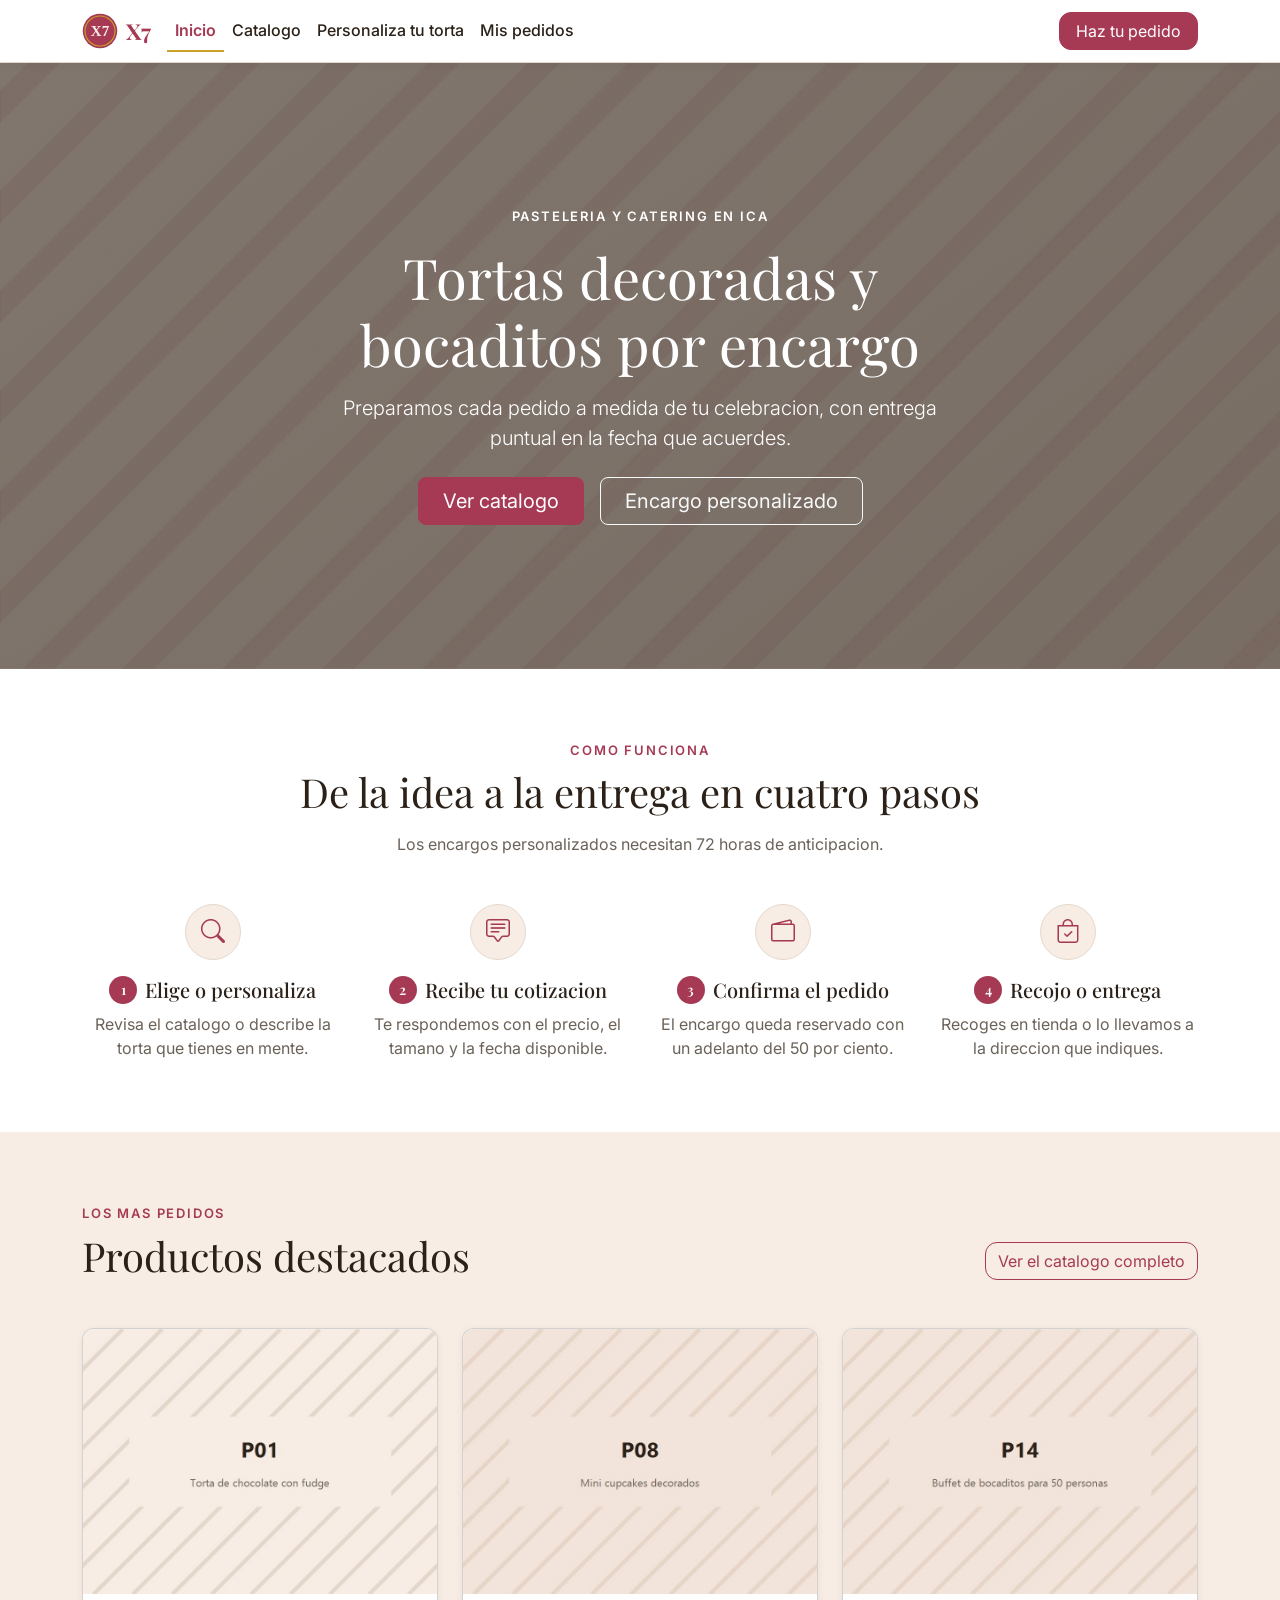
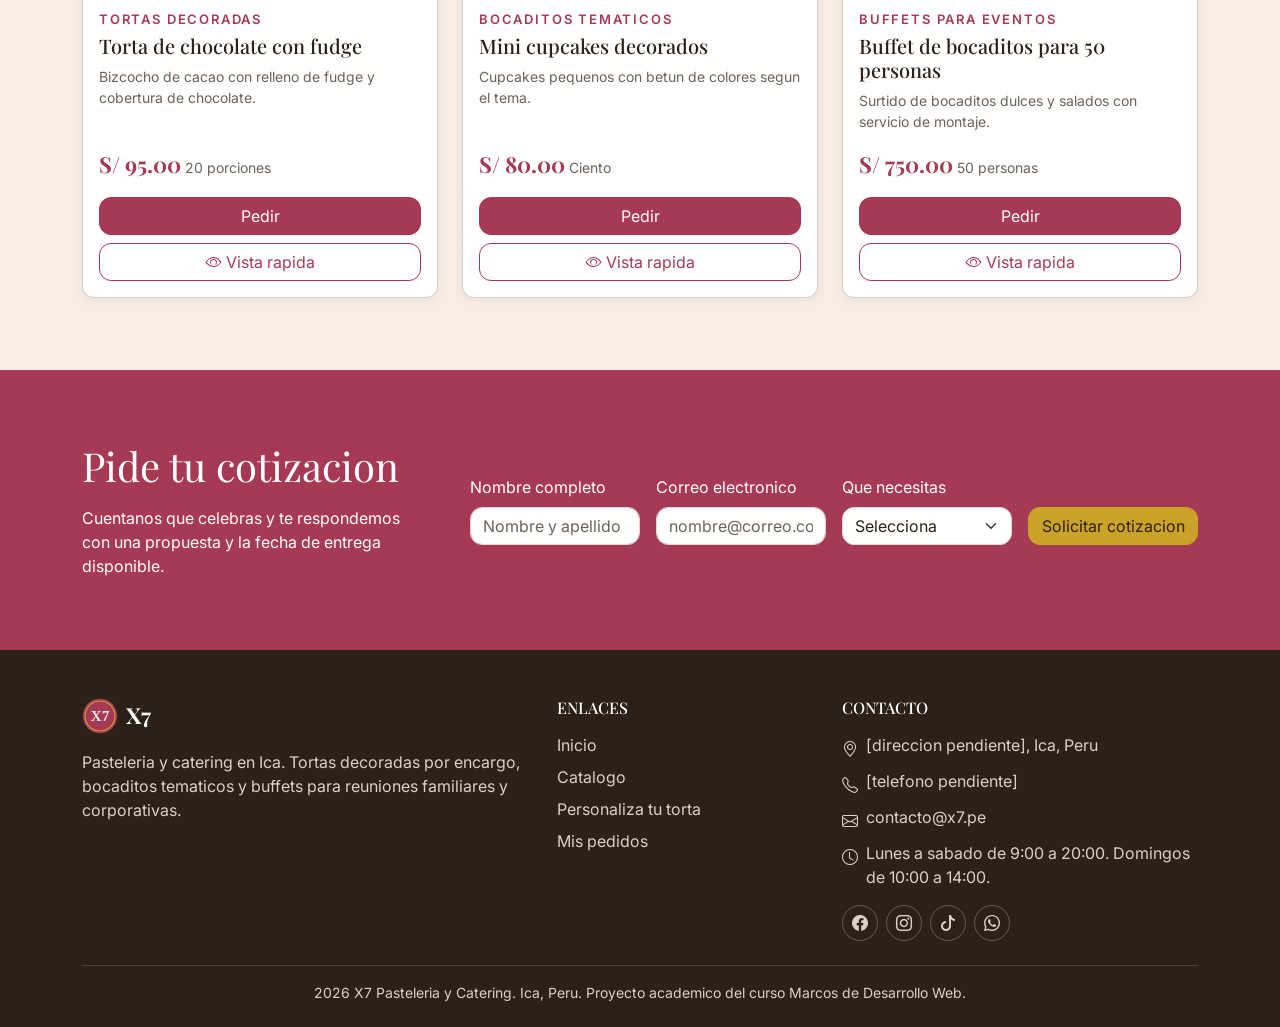
==== commit a186d7c0: "inicio quita tres secciones" ====
--- a/templates/index.html
+++ b/templates/index.html
@@ -7,12 +7,10 @@
                personalizado.
   Integrante:  ______________________________
 
-  Contiene siete secciones y una ventana modal:
-    1. Hero              5. Galería
-    2. Categorías        6. Testimonios
-    3. Destacados        7. Llamado final
-    4. Cómo funciona
-    Ventana modal de vista rápida, reutilizada por las seis tarjetas
+  Contiene cuatro secciones y una ventana modal:
+    1. Hero              3. Destacados
+    2. Cómo funciona     4. Llamado final
+    Ventana modal de vista rápida, reutilizada por las tres tarjetas
 
   La cabecera, la barra de navegación y el pie son copia exacta de los
   archivos de templates/fragments/. No se editan aquí.
@@ -139,10 +137,10 @@
 
 
     <!-- ====================================================================
-         SECCIÓN 2: Categorías
-         Las tres líneas de trabajo del negocio. Cada tarjeta lleva al
-         catálogo con el ancla de su categoría.
-         Rejilla: 1 columna en móvil, 2 desde 768 px, 3 desde 992 px.
+         SECCIÓN 2: Cómo funciona
+         Los cuatro pasos del encargo. Cada paso tiene icono, número, título
+         y una línea de descripción.
+         Rejilla: 1 columna en móvil, 2 desde 576 px, 4 desde 992 px.
          ==================================================================== -->
     <section class="py-5">
       <div class="container py-lg-4">
@@ -150,80 +148,72 @@
         <!-- Encabezado de la sección -->
         <div class="row justify-content-center text-center mb-5">
           <div class="col-12 col-lg-8">
-            <p class="x7-superior mb-2">Que preparamos</p>
-            <h2 class="display-6 mb-3">Tres lineas de trabajo</h2>
+            <p class="x7-superior mb-2">Como funciona</p>
+            <h2 class="display-6 mb-3">De la idea a la entrega en cuatro pasos</h2>
             <!-- Estilos de párrafo de Bootstrap: párrafo atenuado -->
             <p class="text-body-secondary mb-0">
-              Elige la linea que corresponde a tu evento y revisa el catalogo
-              con precios referenciales.
+              Los encargos personalizados necesitan 72 horas de anticipacion.
             </p>
           </div>
         </div>
 
-        <!-- Rejilla de categorías -->
-        <div class="row row-cols-1 row-cols-md-2 row-cols-lg-3 g-4">
-
-          <!-- Categoría: tortas decoradas -->
+        <!-- Rejilla de pasos -->
+        <div class="row row-cols-1 row-cols-sm-2 row-cols-lg-4 g-4 text-center">
+
+          <!-- Paso 1 -->
           <article class="col">
-            <div class="card x7-tarjeta h-100 overflow-hidden">
-
-              <img class="card-img-top x7-imagen-4-3" src="../static/img/productos/p04.jpg"
-                   alt="Torta tematica infantil con decoracion personalizada">
-
-              <div class="card-body d-flex flex-column p-4">
-                <h3 class="h4 card-title mb-2">Tortas decoradas</h3>
-                <!-- Estilos de párrafo de Bootstrap: texto atenuado -->
-                <p class="card-text text-body-secondary flex-grow-1">
-                  Tortas por encargo, decoradas a medida para cada celebracion.
-                </p>
-                <a class="btn btn-outline-primary mt-3 align-self-start" href="catalogo.html#tortas">
-                  Ver tortas
-                </a>
-              </div>
-
-            </div>
+            <span class="x7-icono-circulo d-inline-flex align-items-center justify-content-center rounded-circle mb-3">
+              <i class="bi bi-search" aria-hidden="true"></i>
+            </span>
+            <h3 class="h5 d-flex align-items-center justify-content-center gap-2 mb-2">
+              <span class="x7-paso-numero d-inline-flex align-items-center justify-content-center rounded-circle"
+                    aria-hidden="true">1</span>
+              <span>Elige o personaliza</span>
+            </h3>
+            <!-- Estilos de párrafo de Bootstrap: párrafo atenuado -->
+            <p class="text-body-secondary mb-0">Revisa el catalogo o describe la torta que tienes en mente.</p>
           </article>
 
-          <!-- Categoría: bocaditos temáticos -->
+          <!-- Paso 2 -->
           <article class="col">
-            <div class="card x7-tarjeta h-100 overflow-hidden">
-
-              <img class="card-img-top x7-imagen-4-3" src="../static/img/productos/p08.jpg"
-                   alt="Mini cupcakes decorados con betun de colores">
-
-              <div class="card-body d-flex flex-column p-4">
-                <h3 class="h4 card-title mb-2">Bocaditos tematicos</h3>
-                <!-- Estilos de párrafo de Bootstrap: texto atenuado -->
-                <p class="card-text text-body-secondary flex-grow-1">
-                  Bocaditos dulces y salados por ciento, presentados segun el tema del evento.
-                </p>
-                <a class="btn btn-outline-primary mt-3 align-self-start" href="catalogo.html#bocaditos">
-                  Ver bocaditos
-                </a>
-              </div>
-
-            </div>
+            <span class="x7-icono-circulo d-inline-flex align-items-center justify-content-center rounded-circle mb-3">
+              <i class="bi bi-chat-square-text" aria-hidden="true"></i>
+            </span>
+            <h3 class="h5 d-flex align-items-center justify-content-center gap-2 mb-2">
+              <span class="x7-paso-numero d-inline-flex align-items-center justify-content-center rounded-circle"
+                    aria-hidden="true">2</span>
+              <span>Recibe tu cotizacion</span>
+            </h3>
+            <!-- Estilos de párrafo de Bootstrap: párrafo atenuado -->
+            <p class="text-body-secondary mb-0">Te respondemos con el precio, el tamano y la fecha disponible.</p>
           </article>
 
-          <!-- Categoría: buffets para eventos -->
+          <!-- Paso 3 -->
           <article class="col">
-            <div class="card x7-tarjeta h-100 overflow-hidden">
-
-              <img class="card-img-top x7-imagen-4-3" src="../static/img/productos/p14.jpg"
-                   alt="Buffet de bocaditos surtidos montado para cincuenta personas">
-
-              <div class="card-body d-flex flex-column p-4">
-                <h3 class="h4 card-title mb-2">Buffets para eventos</h3>
-                <!-- Estilos de párrafo de Bootstrap: texto atenuado -->
-                <p class="card-text text-body-secondary flex-grow-1">
-                  Servicio completo de buffet para reuniones familiares y corporativas.
-                </p>
-                <a class="btn btn-outline-primary mt-3 align-self-start" href="catalogo.html#buffets">
-                  Ver buffets
-                </a>
-              </div>
-
-            </div>
+            <span class="x7-icono-circulo d-inline-flex align-items-center justify-content-center rounded-circle mb-3">
+              <i class="bi bi-wallet2" aria-hidden="true"></i>
+            </span>
+            <h3 class="h5 d-flex align-items-center justify-content-center gap-2 mb-2">
+              <span class="x7-paso-numero d-inline-flex align-items-center justify-content-center rounded-circle"
+                    aria-hidden="true">3</span>
+              <span>Confirma el pedido</span>
+            </h3>
+            <!-- Estilos de párrafo de Bootstrap: párrafo atenuado -->
+            <p class="text-body-secondary mb-0">El encargo queda reservado con un adelanto del 50 por ciento.</p>
+          </article>
+
+          <!-- Paso 4 -->
+          <article class="col">
+            <span class="x7-icono-circulo d-inline-flex align-items-center justify-content-center rounded-circle mb-3">
+              <i class="bi bi-bag-check" aria-hidden="true"></i>
+            </span>
+            <h3 class="h5 d-flex align-items-center justify-content-center gap-2 mb-2">
+              <span class="x7-paso-numero d-inline-flex align-items-center justify-content-center rounded-circle"
+                    aria-hidden="true">4</span>
+              <span>Recojo o entrega</span>
+            </h3>
+            <!-- Estilos de párrafo de Bootstrap: párrafo atenuado -->
+            <p class="text-body-secondary mb-0">Recoges en tienda o lo llevamos a la direccion que indiques.</p>
           </article>
 
         </div>
@@ -233,12 +223,14 @@
 
     <!-- ====================================================================
          SECCIÓN 3: Productos destacados
-         Los seis productos destacados de docs/datos-demo.md.
-         Las seis tarjetas tienen exactamente la misma estructura; solo
+         Tres productos destacados de docs/datos-demo.md, uno por categoría:
+         una torta, un bocadito y un buffet. Eso es lo que los hace destacados.
+         Las tres tarjetas tienen exactamente la misma estructura; solo
          cambia el contenido. En el APF3 este bloque se reemplaza por un
          th:each sobre la lista de productos.
-         Cada producto lleva su propia ventana modal dentro del article,
-         para que la vista rápida funcione sin JavaScript propio.
+         Cada botón de vista rápida lleva los datos de su producto en
+         atributos data-; main.js los lee con dataset y con ellos llena la
+         única ventana modal de la página, igual que en catalogo.html.
          Rejilla: 1 columna en móvil, 2 desde 576 px, 3 desde 992 px.
          ==================================================================== -->
     <section class="x7-fondo-crema py-5">
@@ -301,92 +293,6 @@
 
           </article>
 
-          <!-- ============ Producto P03 ============ -->
-          <article class="col">
-
-            <!-- Tarjeta -->
-            <div class="card x7-tarjeta h-100 overflow-hidden">
-
-              <img class="card-img-top x7-imagen-4-3" src="../static/img/productos/p03.jpg"
-                   alt="Torta de vainilla con fresas frescas y crema chantilly">
-
-              <div class="card-body d-flex flex-column">
-                <p class="x7-superior mb-1">Tortas decoradas</p>
-                <h3 class="h5 card-title mb-2">Torta de fresas con crema</h3>
-                <!-- Estilos de párrafo de Bootstrap: texto pequeño y atenuado -->
-                <p class="card-text text-body-secondary small flex-grow-1">
-                  Bizcocho de vainilla con fresas frescas y crema chantilly.
-                </p>
-                <p class="mb-3">
-                  <span class="x7-precio">S/ 110.00</span>
-                  <span class="small text-body-secondary">20 porciones</span>
-                </p>
-                <div class="d-grid gap-2">
-                  <a class="btn btn-primary" href="personalizado.html">Pedir</a>
-                  <!-- Los atributos data- alimentan la unica ventana modal.
-                       main.js los lee con dataset cuando se pulsa el boton. -->
-                  <button class="btn btn-outline-primary" type="button"
-                          data-bs-toggle="modal" data-bs-target="#modal-producto"
-                          data-codigo="P03"
-                          data-nombre="Torta de fresas con crema"
-                          data-etiqueta="Tortas decoradas"
-                          data-descripcion="Bizcocho de vainilla con fresas frescas y crema chantilly."
-                          data-precio="S/ 110.00"
-                          data-presentacion="20 porciones"
-                          data-imagen="../static/img/productos/p03.jpg"
-                          data-alt="Torta de vainilla con fresas frescas y crema chantilly">
-                    <i class="bi bi-eye me-1" aria-hidden="true"></i>Vista rapida
-                  </button>
-                </div>
-              </div>
-
-            </div>
-
-          </article>
-
-          <!-- ============ Producto P04 ============ -->
-          <article class="col">
-
-            <!-- Tarjeta -->
-            <div class="card x7-tarjeta h-100 overflow-hidden">
-
-              <img class="card-img-top x7-imagen-4-3" src="../static/img/productos/p04.jpg"
-                   alt="Torta tematica infantil decorada segun el personaje elegido">
-
-              <div class="card-body d-flex flex-column">
-                <p class="x7-superior mb-1">Tortas decoradas</p>
-                <h3 class="h5 card-title mb-2">Torta tematica infantil</h3>
-                <!-- Estilos de párrafo de Bootstrap: texto pequeño y atenuado -->
-                <p class="card-text text-body-secondary small flex-grow-1">
-                  Decoracion personalizada segun el personaje o motivo elegido.
-                </p>
-                <p class="mb-3">
-                  <span class="x7-precio">S/ 150.00</span>
-                  <span class="small text-body-secondary">25 porciones</span>
-                </p>
-                <div class="d-grid gap-2">
-                  <a class="btn btn-primary" href="personalizado.html">Pedir</a>
-                  <!-- Los atributos data- alimentan la unica ventana modal.
-                       main.js los lee con dataset cuando se pulsa el boton. -->
-                  <button class="btn btn-outline-primary" type="button"
-                          data-bs-toggle="modal" data-bs-target="#modal-producto"
-                          data-codigo="P04"
-                          data-nombre="Torta tematica infantil"
-                          data-etiqueta="Tortas decoradas"
-                          data-descripcion="Decoracion personalizada segun el personaje o motivo elegido."
-                          data-precio="S/ 150.00"
-                          data-presentacion="25 porciones"
-                          data-imagen="../static/img/productos/p04.jpg"
-                          data-alt="Torta tematica infantil decorada segun el personaje elegido">
-                    <i class="bi bi-eye me-1" aria-hidden="true"></i>Vista rapida
-                  </button>
-                </div>
-              </div>
-
-            </div>
-
-          </article>
-
           <!-- ============ Producto P08 ============ -->
           <article class="col">
 
@@ -430,49 +336,6 @@
 
           </article>
 
-          <!-- ============ Producto P11 ============ -->
-          <article class="col">
-
-            <!-- Tarjeta -->
-            <div class="card x7-tarjeta h-100 overflow-hidden">
-
-              <img class="card-img-top x7-imagen-4-3" src="../static/img/productos/p11.jpg"
-                   alt="Cake pops tematicos banados en chocolate con decoracion">
-
-              <div class="card-body d-flex flex-column">
-                <p class="x7-superior mb-1">Bocaditos tematicos</p>
-                <h3 class="h5 card-title mb-2">Cake pops tematicos</h3>
-                <!-- Estilos de párrafo de Bootstrap: texto pequeño y atenuado -->
-                <p class="card-text text-body-secondary small flex-grow-1">
-                  Esferas de bizcocho banadas en chocolate con decoracion tematica.
-                </p>
-                <p class="mb-3">
-                  <span class="x7-precio">S/ 90.00</span>
-                  <span class="small text-body-secondary">Ciento</span>
-                </p>
-                <div class="d-grid gap-2">
-                  <a class="btn btn-primary" href="personalizado.html">Pedir</a>
-                  <!-- Los atributos data- alimentan la unica ventana modal.
-                       main.js los lee con dataset cuando se pulsa el boton. -->
-                  <button class="btn btn-outline-primary" type="button"
-                          data-bs-toggle="modal" data-bs-target="#modal-producto"
-                          data-codigo="P11"
-                          data-nombre="Cake pops tematicos"
-                          data-etiqueta="Bocaditos tematicos"
-                          data-descripcion="Esferas de bizcocho banadas en chocolate con decoracion tematica."
-                          data-precio="S/ 90.00"
-                          data-presentacion="Ciento"
-                          data-imagen="../static/img/productos/p11.jpg"
-                          data-alt="Cake pops tematicos banados en chocolate con decoracion">
-                    <i class="bi bi-eye me-1" aria-hidden="true"></i>Vista rapida
-                  </button>
-                </div>
-              </div>
-
-            </div>
-
-          </article>
-
           <!-- ============ Producto P14 ============ -->
           <article class="col">
 
@@ -522,291 +385,7 @@
 
 
     <!-- ====================================================================
-         SECCIÓN 4: Cómo funciona
-         Los cuatro pasos del encargo. Cada paso tiene icono, número, título
-         y una línea de descripción.
-         Rejilla: 1 columna en móvil, 2 desde 576 px, 4 desde 992 px.
-         ==================================================================== -->
-    <section class="py-5">
-      <div class="container py-lg-4">
-
-        <!-- Encabezado de la sección -->
-        <div class="row justify-content-center text-center mb-5">
-          <div class="col-12 col-lg-8">
-            <p class="x7-superior mb-2">Como funciona</p>
-            <h2 class="display-6 mb-3">De la idea a la entrega en cuatro pasos</h2>
-            <!-- Estilos de párrafo de Bootstrap: párrafo atenuado -->
-            <p class="text-body-secondary mb-0">
-              Los encargos personalizados necesitan 72 horas de anticipacion.
-            </p>
-          </div>
-        </div>
-
-        <!-- Rejilla de pasos -->
-        <div class="row row-cols-1 row-cols-sm-2 row-cols-lg-4 g-4 text-center">
-
-          <!-- Paso 1 -->
-          <article class="col">
-            <span class="x7-icono-circulo d-inline-flex align-items-center justify-content-center rounded-circle mb-3">
-              <i class="bi bi-search" aria-hidden="true"></i>
-            </span>
-            <h3 class="h5 d-flex align-items-center justify-content-center gap-2 mb-2">
-              <span class="x7-paso-numero d-inline-flex align-items-center justify-content-center rounded-circle"
-                    aria-hidden="true">1</span>
-              <span>Elige o personaliza</span>
-            </h3>
-            <!-- Estilos de párrafo de Bootstrap: párrafo atenuado -->
-            <p class="text-body-secondary mb-0">Revisa el catalogo o describe la torta que tienes en mente.</p>
-          </article>
-
-          <!-- Paso 2 -->
-          <article class="col">
-            <span class="x7-icono-circulo d-inline-flex align-items-center justify-content-center rounded-circle mb-3">
-              <i class="bi bi-chat-square-text" aria-hidden="true"></i>
-            </span>
-            <h3 class="h5 d-flex align-items-center justify-content-center gap-2 mb-2">
-              <span class="x7-paso-numero d-inline-flex align-items-center justify-content-center rounded-circle"
-                    aria-hidden="true">2</span>
-              <span>Recibe tu cotizacion</span>
-            </h3>
-            <!-- Estilos de párrafo de Bootstrap: párrafo atenuado -->
-            <p class="text-body-secondary mb-0">Te respondemos con el precio, el tamano y la fecha disponible.</p>
-          </article>
-
-          <!-- Paso 3 -->
-          <article class="col">
-            <span class="x7-icono-circulo d-inline-flex align-items-center justify-content-center rounded-circle mb-3">
-              <i class="bi bi-wallet2" aria-hidden="true"></i>
-            </span>
-            <h3 class="h5 d-flex align-items-center justify-content-center gap-2 mb-2">
-              <span class="x7-paso-numero d-inline-flex align-items-center justify-content-center rounded-circle"
-                    aria-hidden="true">3</span>
-              <span>Confirma el pedido</span>
-            </h3>
-            <!-- Estilos de párrafo de Bootstrap: párrafo atenuado -->
-            <p class="text-body-secondary mb-0">El encargo queda reservado con un adelanto del 50 por ciento.</p>
-          </article>
-
-          <!-- Paso 4 -->
-          <article class="col">
-            <span class="x7-icono-circulo d-inline-flex align-items-center justify-content-center rounded-circle mb-3">
-              <i class="bi bi-bag-check" aria-hidden="true"></i>
-            </span>
-            <h3 class="h5 d-flex align-items-center justify-content-center gap-2 mb-2">
-              <span class="x7-paso-numero d-inline-flex align-items-center justify-content-center rounded-circle"
-                    aria-hidden="true">4</span>
-              <span>Recojo o entrega</span>
-            </h3>
-            <!-- Estilos de párrafo de Bootstrap: párrafo atenuado -->
-            <p class="text-body-secondary mb-0">Recoges en tienda o lo llevamos a la direccion que indiques.</p>
-          </article>
-
-        </div>
-      </div>
-    </section>
-
-
-    <!-- ====================================================================
-         SECCIÓN 5: Galería
-         Ocho fotos de trabajos entregados. Todas en proporción 4:3 para que
-         la rejilla quede pareja.
-         Rejilla: 2 columnas en móvil, 3 desde 768 px, 4 desde 992 px.
-         ==================================================================== -->
-    <section class="x7-fondo-crema py-5">
-      <div class="container py-lg-4">
-
-        <!-- Encabezado de la sección -->
-        <div class="row justify-content-center text-center mb-5">
-          <div class="col-12 col-lg-8">
-            <p class="x7-superior mb-2">Trabajos entregados</p>
-            <h2 class="display-6 mb-3">Galeria</h2>
-            <!-- Estilos de párrafo de Bootstrap: párrafo atenuado -->
-            <p class="text-body-secondary mb-0">
-              Una muestra de pedidos preparados para celebraciones en Ica.
-            </p>
-          </div>
-        </div>
-
-        <!-- Rejilla de la galería -->
-        <div class="row row-cols-2 row-cols-md-3 row-cols-lg-4 g-3 g-md-4">
-
-          <div class="col">
-            <img class="x7-imagen-4-3 rounded shadow-sm" src="../static/img/galeria/g01.jpg"
-                 alt="Torta de chocolate decorada con cobertura de fudge y virutas">
-          </div>
-
-          <div class="col">
-            <img class="x7-imagen-4-3 rounded shadow-sm" src="../static/img/galeria/g02.jpg"
-                 alt="Mesa dulce montada para un cumpleanos infantil">
-          </div>
-
-          <div class="col">
-            <img class="x7-imagen-4-3 rounded shadow-sm" src="../static/img/galeria/g03.jpg"
-                 alt="Torta tematica infantil con figuras modeladas a mano">
-          </div>
-
-          <div class="col">
-            <img class="x7-imagen-4-3 rounded shadow-sm" src="../static/img/galeria/g04.jpg"
-                 alt="Bandeja de alfajores de maicena espolvoreados con azucar">
-          </div>
-
-          <div class="col">
-            <img class="x7-imagen-4-3 rounded shadow-sm" src="../static/img/galeria/g05.jpg"
-                 alt="Cake pops tematicos ordenados en una base de presentacion">
-          </div>
-
-          <div class="col">
-            <img class="x7-imagen-4-3 rounded shadow-sm" src="../static/img/galeria/g06.jpg"
-                 alt="Buffet de bocaditos salados montado para una reunion de oficina">
-          </div>
-
-          <div class="col">
-            <img class="x7-imagen-4-3 rounded shadow-sm" src="../static/img/galeria/g07.jpg"
-                 alt="Torta de dos pisos con acabado en fondant y detalles florales">
-          </div>
-
-          <div class="col">
-            <img class="x7-imagen-4-3 rounded shadow-sm" src="../static/img/galeria/g08.jpg"
-                 alt="Desayuno buffet corporativo servido en bandejas">
-          </div>
-
-        </div>
-      </div>
-    </section>
-
-
-    <!-- ====================================================================
-         SECCIÓN 6: Testimonios
-         Los tres testimonios de docs/datos-demo.md. Las tres tarjetas tienen
-         la misma estructura: estrellas, cita, nombre y ocasión.
-         Rejilla: 1 columna en móvil, 2 desde 768 px, 3 desde 992 px.
-         ==================================================================== -->
-    <section class="py-5">
-      <div class="container py-lg-4">
-
-        <!-- Encabezado de la sección -->
-        <div class="row justify-content-center text-center mb-5">
-          <div class="col-12 col-lg-8">
-            <p class="x7-superior mb-2">Lo que dicen</p>
-            <h2 class="display-6 mb-0">Testimonios de clientes</h2>
-          </div>
-        </div>
-
-        <!-- Rejilla de testimonios -->
-        <div class="row row-cols-1 row-cols-md-2 row-cols-lg-3 g-4">
-
-          <!-- Testimonio 1 -->
-          <article class="col">
-            <div class="card x7-tarjeta h-100">
-              <figure class="card-body d-flex flex-column p-4 mb-0">
-
-                <p class="x7-estrellas mb-3" aria-label="Calificacion: 5 de 5 estrellas">
-                  <i class="bi bi-star-fill" aria-hidden="true"></i>
-                  <i class="bi bi-star-fill" aria-hidden="true"></i>
-                  <i class="bi bi-star-fill" aria-hidden="true"></i>
-                  <i class="bi bi-star-fill" aria-hidden="true"></i>
-                  <i class="bi bi-star-fill" aria-hidden="true"></i>
-                </p>
-
-                <!-- Estilos de párrafo de Bootstrap: cita y pie de cita -->
-                <blockquote class="blockquote flex-grow-1 mb-3">
-                  <p class="mb-0">
-                    La torta llego exactamente como la pedimos y a la hora acordada.
-                    Los ninos quedaron encantados con la decoracion.
-                  </p>
-                </blockquote>
-
-                <figcaption class="d-flex align-items-center gap-3">
-                  <span class="x7-icono-circulo d-inline-flex align-items-center justify-content-center rounded-circle">
-                    <i class="bi bi-person" aria-hidden="true"></i>
-                  </span>
-                  <span class="blockquote-footer mt-0 mb-0">
-                    <span class="fw-semibold">Marisol Quispe</span>
-                    <span class="d-block">Cumpleanos infantil</span>
-                  </span>
-                </figcaption>
-
-              </figure>
-            </div>
-          </article>
-
-          <!-- Testimonio 2 -->
-          <article class="col">
-            <div class="card x7-tarjeta h-100">
-              <figure class="card-body d-flex flex-column p-4 mb-0">
-
-                <p class="x7-estrellas mb-3" aria-label="Calificacion: 5 de 5 estrellas">
-                  <i class="bi bi-star-fill" aria-hidden="true"></i>
-                  <i class="bi bi-star-fill" aria-hidden="true"></i>
-                  <i class="bi bi-star-fill" aria-hidden="true"></i>
-                  <i class="bi bi-star-fill" aria-hidden="true"></i>
-                  <i class="bi bi-star-fill" aria-hidden="true"></i>
-                </p>
-
-                <!-- Estilos de párrafo de Bootstrap: cita y pie de cita -->
-                <blockquote class="blockquote flex-grow-1 mb-3">
-                  <p class="mb-0">
-                    Contratamos el buffet para cincuenta personas y todo estuvo puntual
-                    y bien presentado. Los invitados preguntaron por el servicio.
-                  </p>
-                </blockquote>
-
-                <figcaption class="d-flex align-items-center gap-3">
-                  <span class="x7-icono-circulo d-inline-flex align-items-center justify-content-center rounded-circle">
-                    <i class="bi bi-person" aria-hidden="true"></i>
-                  </span>
-                  <span class="blockquote-footer mt-0 mb-0">
-                    <span class="fw-semibold">Carlos Anchante</span>
-                    <span class="d-block">Matrimonio</span>
-                  </span>
-                </figcaption>
-
-              </figure>
-            </div>
-          </article>
-
-          <!-- Testimonio 3 -->
-          <article class="col">
-            <div class="card x7-tarjeta h-100">
-              <figure class="card-body d-flex flex-column p-4 mb-0">
-
-                <p class="x7-estrellas mb-3" aria-label="Calificacion: 5 de 5 estrellas">
-                  <i class="bi bi-star-fill" aria-hidden="true"></i>
-                  <i class="bi bi-star-fill" aria-hidden="true"></i>
-                  <i class="bi bi-star-fill" aria-hidden="true"></i>
-                  <i class="bi bi-star-fill" aria-hidden="true"></i>
-                  <i class="bi bi-star-fill" aria-hidden="true"></i>
-                </p>
-
-                <!-- Estilos de párrafo de Bootstrap: cita y pie de cita -->
-                <blockquote class="blockquote flex-grow-1 mb-3">
-                  <p class="mb-0">
-                    Pedimos bocaditos para una reunion de oficina. Buena atencion
-                    desde la cotizacion hasta la entrega.
-                  </p>
-                </blockquote>
-
-                <figcaption class="d-flex align-items-center gap-3">
-                  <span class="x7-icono-circulo d-inline-flex align-items-center justify-content-center rounded-circle">
-                    <i class="bi bi-person" aria-hidden="true"></i>
-                  </span>
-                  <span class="blockquote-footer mt-0 mb-0">
-                    <span class="fw-semibold">Rosa Yataco</span>
-                    <span class="d-block">Aniversario de empresa</span>
-                  </span>
-                </figcaption>
-
-              </figure>
-            </div>
-          </article>
-
-        </div>
-      </div>
-    </section>
-
-
-    <!-- ====================================================================
-         SECCIÓN 7: Llamado final
+         SECCIÓN 4: Llamado final
          Franja con el color de marca y formulario breve de cotización.
          El atributo action apunta a una ruta de reemplazo que en el APF2
          atenderá el controlador de Spring. Hoy el formulario no procesa nada.
@@ -866,7 +445,7 @@
 
     <!-- ====================================================================
          Ventana modal de vista rápida
-         Una sola ventana para los quince productos. Al pulsar un botón
+         Una sola ventana para las tres tarjetas. Al pulsar un botón
          "Vista rapida", main.js lee los atributos data- de ese botón y
          escribe sus valores aquí dentro.
          ==================================================================== -->
--- a/static/css/estilos.css
+++ b/static/css/estilos.css
@@ -228,13 +228,13 @@
 
 
 /* --------------------------------------------------------------------------
-   9. Iconos, pasos y estrellas
+   9. Iconos y pasos
    La forma redonda y el centrado los ponen las clases de Bootstrap
    rounded-circle, d-inline-flex, align-items-center y justify-content-center.
    Aquí solo van el tamaño y los colores.
    -------------------------------------------------------------------------- */
 
-/* Círculo grande con un icono dentro, en Cómo funciona y en Testimonios */
+/* Círculo grande con un icono dentro, en la sección Cómo funciona */
 .x7-icono-circulo {
   width: 3.5rem;
   height: 3.5rem;
@@ -254,12 +254,6 @@
   font-weight: 600;
 }
 
-/* Estrellas de los testimonios */
-.x7-estrellas {
-  color: var(--x7-acento);
-  letter-spacing: 0.1em;
-}
-
 
 /* --------------------------------------------------------------------------
    10. Pie de página
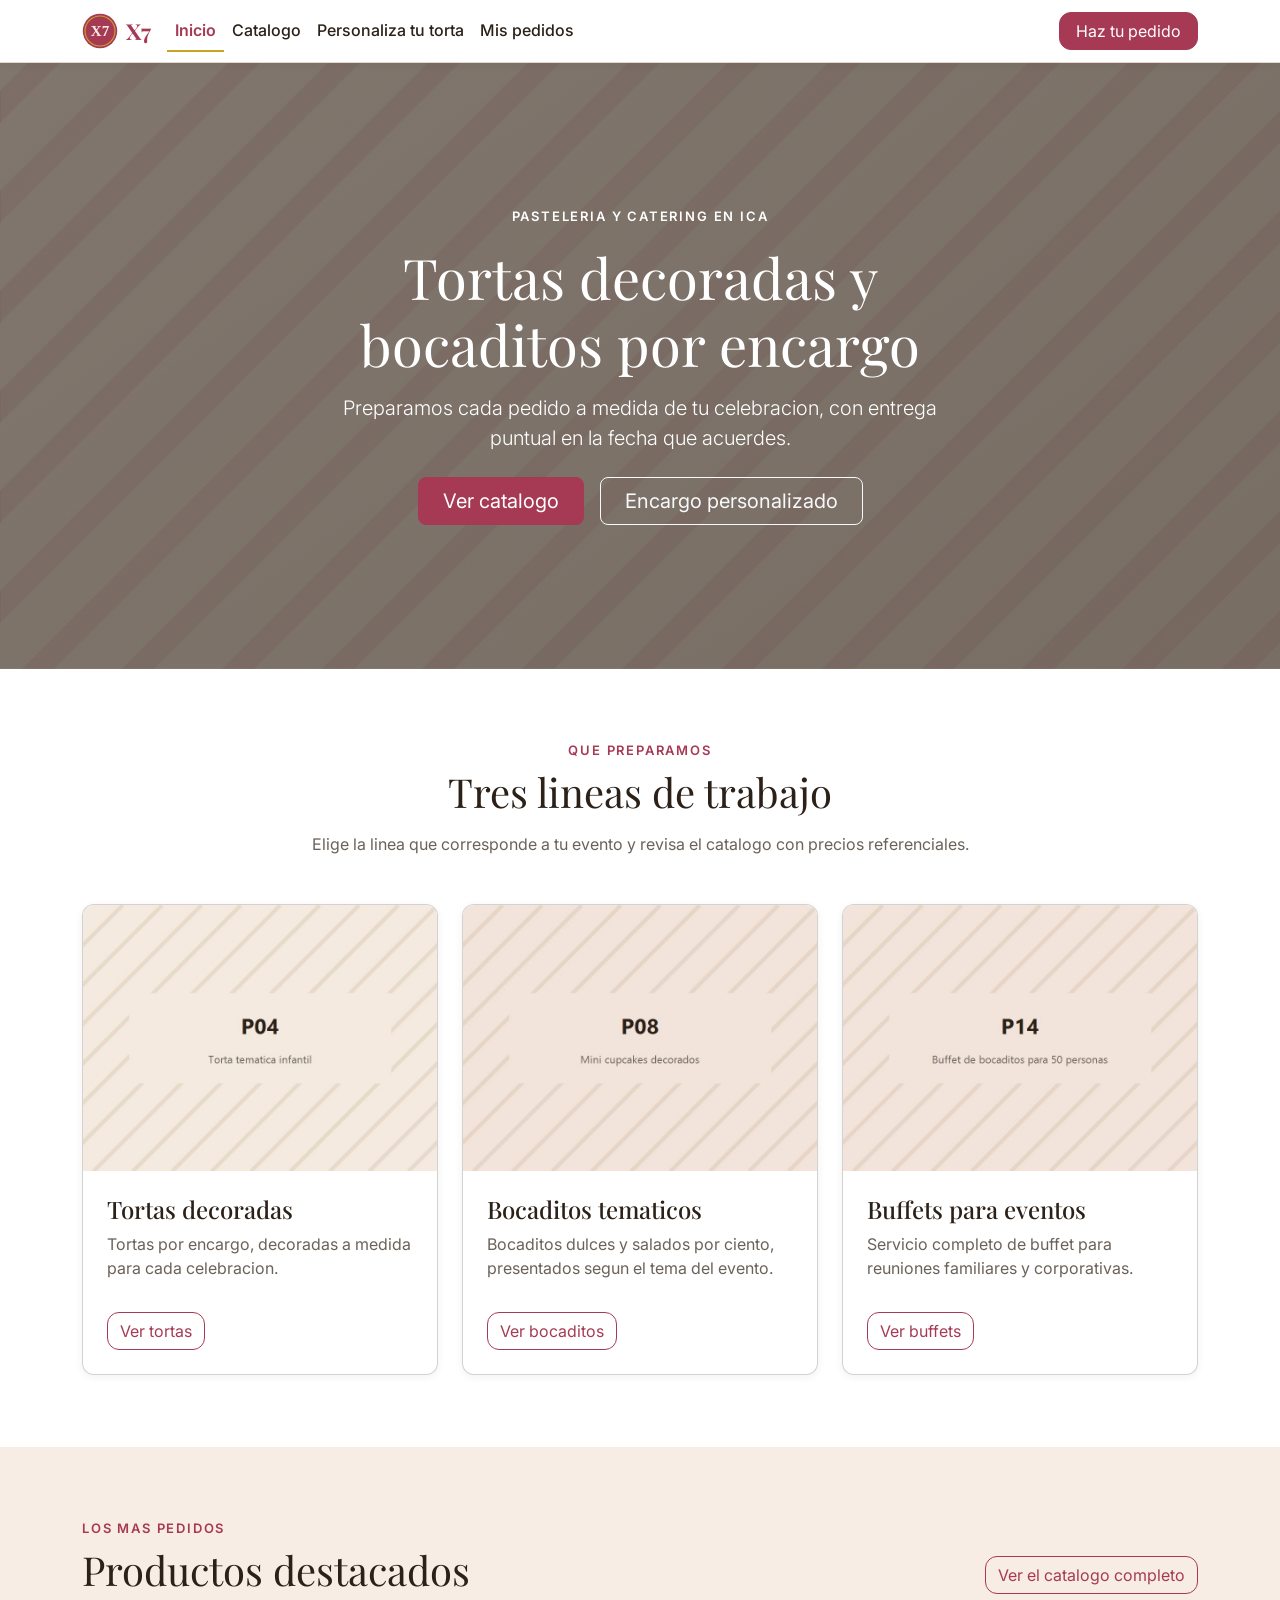
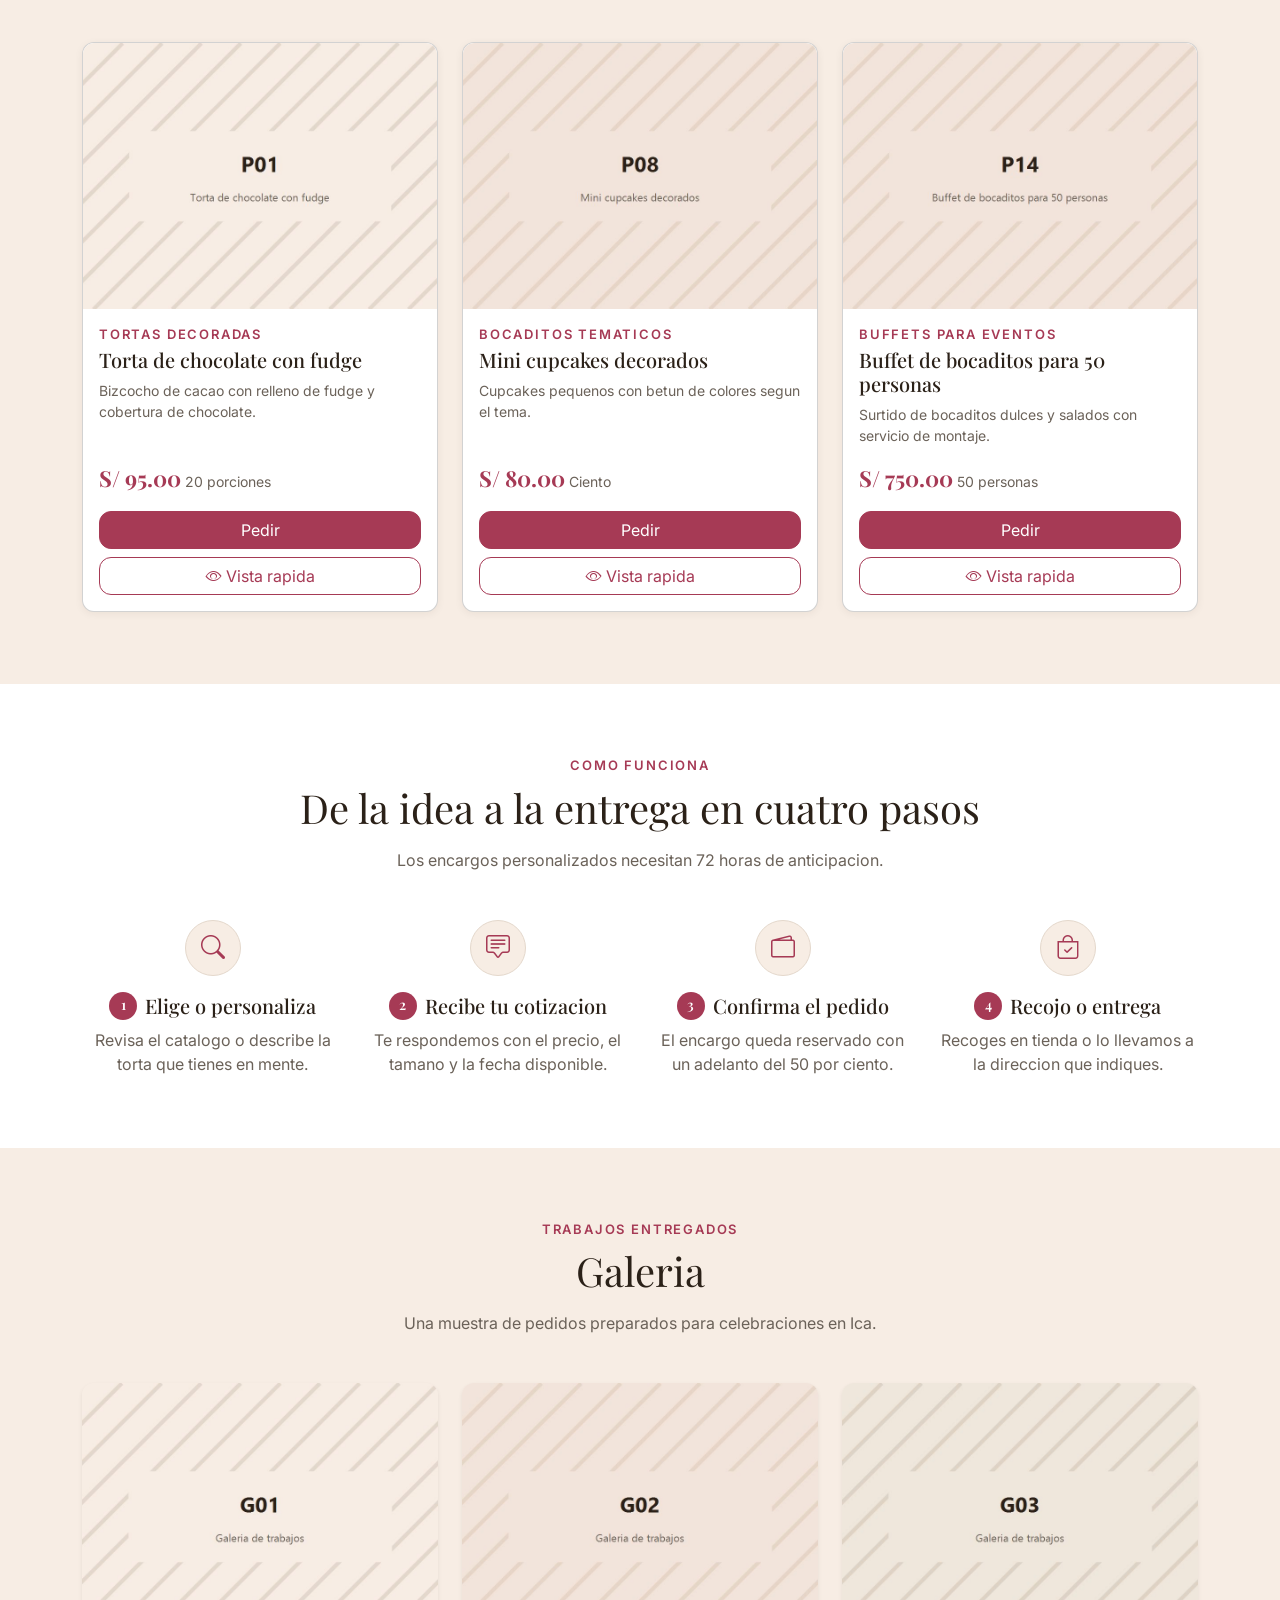
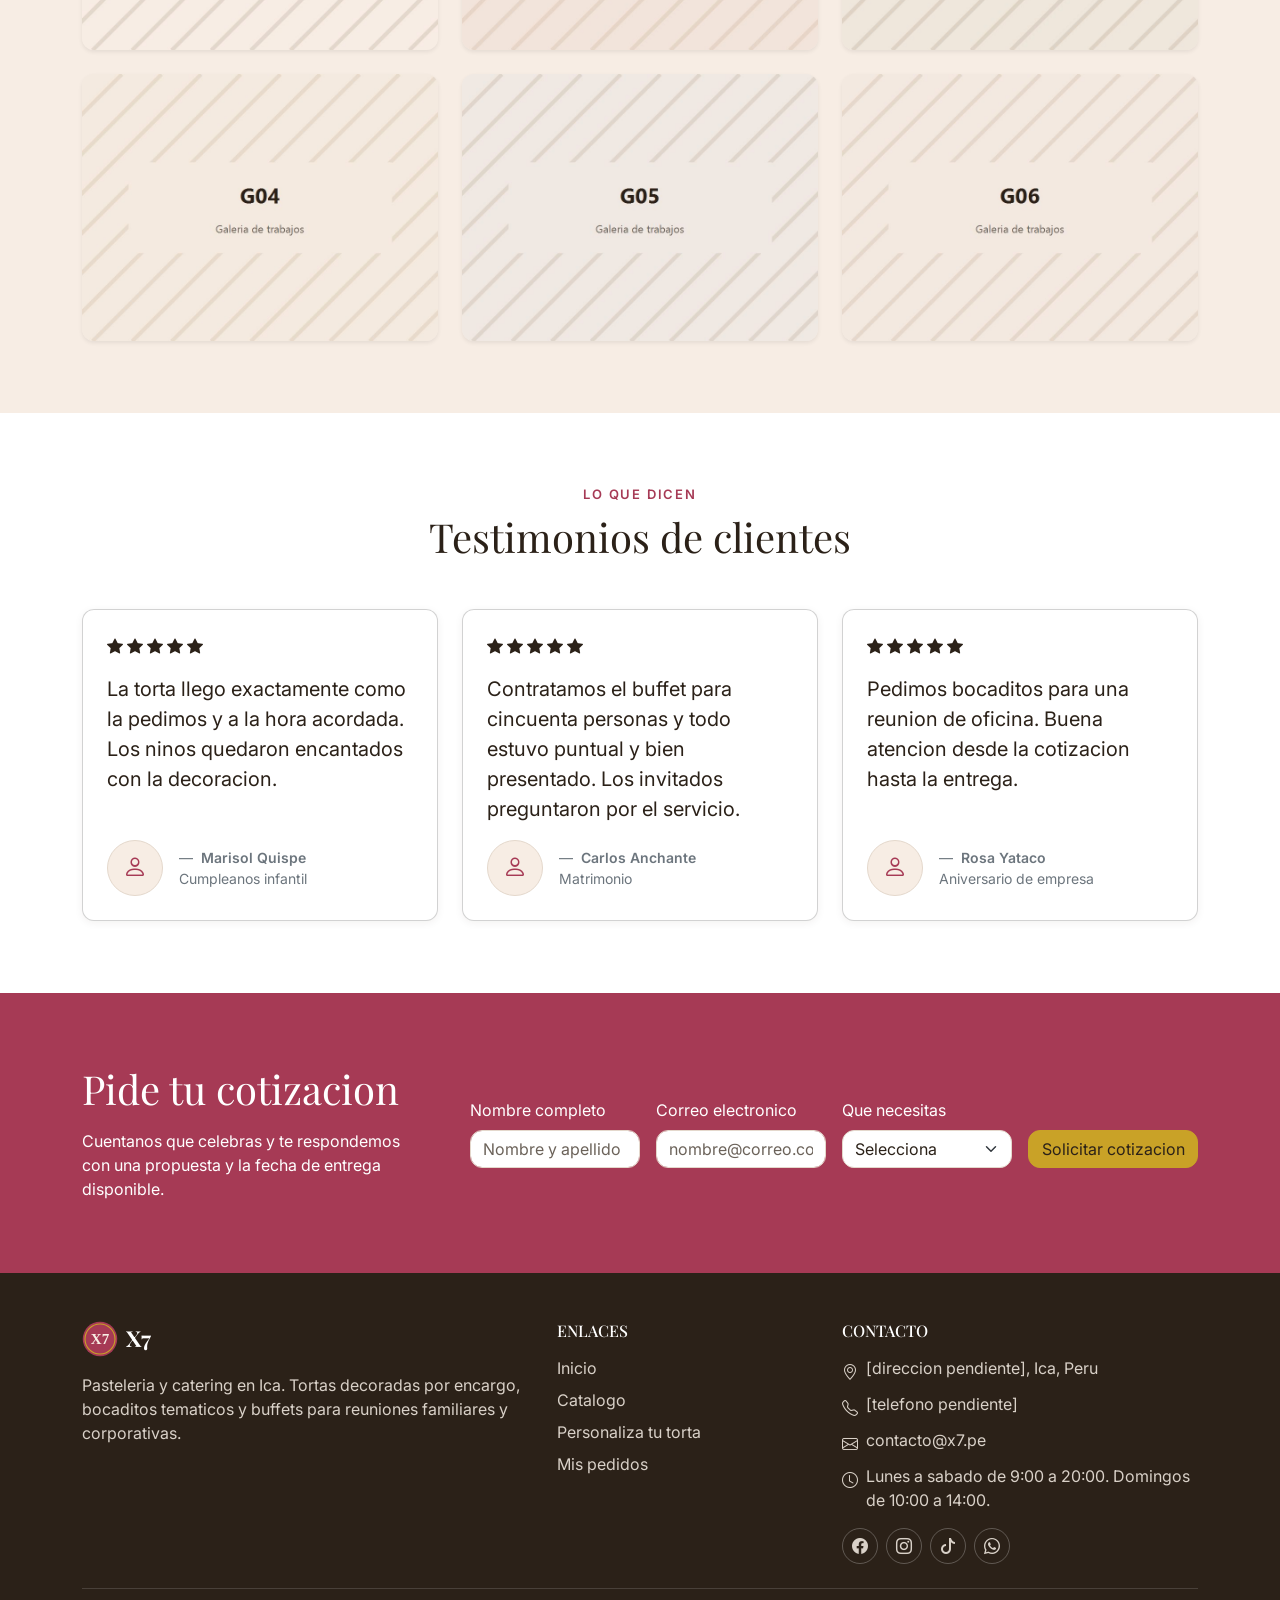
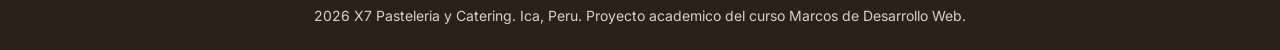
==== commit 7f44c51d: "inicio recorta destacados y galeria" ====
--- a/templates/index.html
+++ b/templates/index.html
@@ -7,9 +7,11 @@
                personalizado.
   Integrante:  ______________________________
 
-  Contiene cuatro secciones y una ventana modal:
-    1. Hero              3. Destacados
-    2. Cómo funciona     4. Llamado final
+  Contiene siete secciones y una ventana modal:
+    1. Hero              5. Galería
+    2. Categorías        6. Testimonios
+    3. Destacados        7. Llamado final
+    4. Cómo funciona
     Ventana modal de vista rápida, reutilizada por las tres tarjetas
 
   La cabecera, la barra de navegación y el pie son copia exacta de los
@@ -137,10 +139,10 @@
 
 
     <!-- ====================================================================
-         SECCIÓN 2: Cómo funciona
-         Los cuatro pasos del encargo. Cada paso tiene icono, número, título
-         y una línea de descripción.
-         Rejilla: 1 columna en móvil, 2 desde 576 px, 4 desde 992 px.
+         SECCIÓN 2: Categorías
+         Las tres líneas de trabajo del negocio. Cada tarjeta lleva al
+         catálogo con el ancla de su categoría.
+         Rejilla: 1 columna en móvil, 2 desde 768 px, 3 desde 992 px.
          ==================================================================== -->
     <section class="py-5">
       <div class="container py-lg-4">
@@ -148,72 +150,80 @@
         <!-- Encabezado de la sección -->
         <div class="row justify-content-center text-center mb-5">
           <div class="col-12 col-lg-8">
-            <p class="x7-superior mb-2">Como funciona</p>
-            <h2 class="display-6 mb-3">De la idea a la entrega en cuatro pasos</h2>
+            <p class="x7-superior mb-2">Que preparamos</p>
+            <h2 class="display-6 mb-3">Tres lineas de trabajo</h2>
             <!-- Estilos de párrafo de Bootstrap: párrafo atenuado -->
             <p class="text-body-secondary mb-0">
-              Los encargos personalizados necesitan 72 horas de anticipacion.
+              Elige la linea que corresponde a tu evento y revisa el catalogo
+              con precios referenciales.
             </p>
           </div>
         </div>
 
-        <!-- Rejilla de pasos -->
-        <div class="row row-cols-1 row-cols-sm-2 row-cols-lg-4 g-4 text-center">
-
-          <!-- Paso 1 -->
-          <article class="col">
-            <span class="x7-icono-circulo d-inline-flex align-items-center justify-content-center rounded-circle mb-3">
-              <i class="bi bi-search" aria-hidden="true"></i>
-            </span>
-            <h3 class="h5 d-flex align-items-center justify-content-center gap-2 mb-2">
-              <span class="x7-paso-numero d-inline-flex align-items-center justify-content-center rounded-circle"
-                    aria-hidden="true">1</span>
-              <span>Elige o personaliza</span>
-            </h3>
-            <!-- Estilos de párrafo de Bootstrap: párrafo atenuado -->
-            <p class="text-body-secondary mb-0">Revisa el catalogo o describe la torta que tienes en mente.</p>
-          </article>
-
-          <!-- Paso 2 -->
-          <article class="col">
-            <span class="x7-icono-circulo d-inline-flex align-items-center justify-content-center rounded-circle mb-3">
-              <i class="bi bi-chat-square-text" aria-hidden="true"></i>
-            </span>
-            <h3 class="h5 d-flex align-items-center justify-content-center gap-2 mb-2">
-              <span class="x7-paso-numero d-inline-flex align-items-center justify-content-center rounded-circle"
-                    aria-hidden="true">2</span>
-              <span>Recibe tu cotizacion</span>
-            </h3>
-            <!-- Estilos de párrafo de Bootstrap: párrafo atenuado -->
-            <p class="text-body-secondary mb-0">Te respondemos con el precio, el tamano y la fecha disponible.</p>
-          </article>
-
-          <!-- Paso 3 -->
-          <article class="col">
-            <span class="x7-icono-circulo d-inline-flex align-items-center justify-content-center rounded-circle mb-3">
-              <i class="bi bi-wallet2" aria-hidden="true"></i>
-            </span>
-            <h3 class="h5 d-flex align-items-center justify-content-center gap-2 mb-2">
-              <span class="x7-paso-numero d-inline-flex align-items-center justify-content-center rounded-circle"
-                    aria-hidden="true">3</span>
-              <span>Confirma el pedido</span>
-            </h3>
-            <!-- Estilos de párrafo de Bootstrap: párrafo atenuado -->
-            <p class="text-body-secondary mb-0">El encargo queda reservado con un adelanto del 50 por ciento.</p>
-          </article>
-
-          <!-- Paso 4 -->
-          <article class="col">
-            <span class="x7-icono-circulo d-inline-flex align-items-center justify-content-center rounded-circle mb-3">
-              <i class="bi bi-bag-check" aria-hidden="true"></i>
-            </span>
-            <h3 class="h5 d-flex align-items-center justify-content-center gap-2 mb-2">
-              <span class="x7-paso-numero d-inline-flex align-items-center justify-content-center rounded-circle"
-                    aria-hidden="true">4</span>
-              <span>Recojo o entrega</span>
-            </h3>
-            <!-- Estilos de párrafo de Bootstrap: párrafo atenuado -->
-            <p class="text-body-secondary mb-0">Recoges en tienda o lo llevamos a la direccion que indiques.</p>
+        <!-- Rejilla de categorías -->
+        <div class="row row-cols-1 row-cols-md-2 row-cols-lg-3 g-4">
+
+          <!-- Categoría: tortas decoradas -->
+          <article class="col">
+            <div class="card x7-tarjeta h-100 overflow-hidden">
+
+              <img class="card-img-top x7-imagen-4-3" src="../static/img/productos/p04.jpg"
+                   alt="Torta tematica infantil con decoracion personalizada">
+
+              <div class="card-body d-flex flex-column p-4">
+                <h3 class="h4 card-title mb-2">Tortas decoradas</h3>
+                <!-- Estilos de párrafo de Bootstrap: texto atenuado -->
+                <p class="card-text text-body-secondary flex-grow-1">
+                  Tortas por encargo, decoradas a medida para cada celebracion.
+                </p>
+                <a class="btn btn-outline-primary mt-3 align-self-start" href="catalogo.html#tortas">
+                  Ver tortas
+                </a>
+              </div>
+
+            </div>
+          </article>
+
+          <!-- Categoría: bocaditos temáticos -->
+          <article class="col">
+            <div class="card x7-tarjeta h-100 overflow-hidden">
+
+              <img class="card-img-top x7-imagen-4-3" src="../static/img/productos/p08.jpg"
+                   alt="Mini cupcakes decorados con betun de colores">
+
+              <div class="card-body d-flex flex-column p-4">
+                <h3 class="h4 card-title mb-2">Bocaditos tematicos</h3>
+                <!-- Estilos de párrafo de Bootstrap: texto atenuado -->
+                <p class="card-text text-body-secondary flex-grow-1">
+                  Bocaditos dulces y salados por ciento, presentados segun el tema del evento.
+                </p>
+                <a class="btn btn-outline-primary mt-3 align-self-start" href="catalogo.html#bocaditos">
+                  Ver bocaditos
+                </a>
+              </div>
+
+            </div>
+          </article>
+
+          <!-- Categoría: buffets para eventos -->
+          <article class="col">
+            <div class="card x7-tarjeta h-100 overflow-hidden">
+
+              <img class="card-img-top x7-imagen-4-3" src="../static/img/productos/p14.jpg"
+                   alt="Buffet de bocaditos surtidos montado para cincuenta personas">
+
+              <div class="card-body d-flex flex-column p-4">
+                <h3 class="h4 card-title mb-2">Buffets para eventos</h3>
+                <!-- Estilos de párrafo de Bootstrap: texto atenuado -->
+                <p class="card-text text-body-secondary flex-grow-1">
+                  Servicio completo de buffet para reuniones familiares y corporativas.
+                </p>
+                <a class="btn btn-outline-primary mt-3 align-self-start" href="catalogo.html#buffets">
+                  Ver buffets
+                </a>
+              </div>
+
+            </div>
           </article>
 
         </div>
@@ -385,7 +395,282 @@
 
 
     <!-- ====================================================================
-         SECCIÓN 4: Llamado final
+         SECCIÓN 4: Cómo funciona
+         Los cuatro pasos del encargo. Cada paso tiene icono, número, título
+         y una línea de descripción.
+         Rejilla: 1 columna en móvil, 2 desde 576 px, 4 desde 992 px.
+         ==================================================================== -->
+    <section class="py-5">
+      <div class="container py-lg-4">
+
+        <!-- Encabezado de la sección -->
+        <div class="row justify-content-center text-center mb-5">
+          <div class="col-12 col-lg-8">
+            <p class="x7-superior mb-2">Como funciona</p>
+            <h2 class="display-6 mb-3">De la idea a la entrega en cuatro pasos</h2>
+            <!-- Estilos de párrafo de Bootstrap: párrafo atenuado -->
+            <p class="text-body-secondary mb-0">
+              Los encargos personalizados necesitan 72 horas de anticipacion.
+            </p>
+          </div>
+        </div>
+
+        <!-- Rejilla de pasos -->
+        <div class="row row-cols-1 row-cols-sm-2 row-cols-lg-4 g-4 text-center">
+
+          <!-- Paso 1 -->
+          <article class="col">
+            <span class="x7-icono-circulo d-inline-flex align-items-center justify-content-center rounded-circle mb-3">
+              <i class="bi bi-search" aria-hidden="true"></i>
+            </span>
+            <h3 class="h5 d-flex align-items-center justify-content-center gap-2 mb-2">
+              <span class="x7-paso-numero d-inline-flex align-items-center justify-content-center rounded-circle"
+                    aria-hidden="true">1</span>
+              <span>Elige o personaliza</span>
+            </h3>
+            <!-- Estilos de párrafo de Bootstrap: párrafo atenuado -->
+            <p class="text-body-secondary mb-0">Revisa el catalogo o describe la torta que tienes en mente.</p>
+          </article>
+
+          <!-- Paso 2 -->
+          <article class="col">
+            <span class="x7-icono-circulo d-inline-flex align-items-center justify-content-center rounded-circle mb-3">
+              <i class="bi bi-chat-square-text" aria-hidden="true"></i>
+            </span>
+            <h3 class="h5 d-flex align-items-center justify-content-center gap-2 mb-2">
+              <span class="x7-paso-numero d-inline-flex align-items-center justify-content-center rounded-circle"
+                    aria-hidden="true">2</span>
+              <span>Recibe tu cotizacion</span>
+            </h3>
+            <!-- Estilos de párrafo de Bootstrap: párrafo atenuado -->
+            <p class="text-body-secondary mb-0">Te respondemos con el precio, el tamano y la fecha disponible.</p>
+          </article>
+
+          <!-- Paso 3 -->
+          <article class="col">
+            <span class="x7-icono-circulo d-inline-flex align-items-center justify-content-center rounded-circle mb-3">
+              <i class="bi bi-wallet2" aria-hidden="true"></i>
+            </span>
+            <h3 class="h5 d-flex align-items-center justify-content-center gap-2 mb-2">
+              <span class="x7-paso-numero d-inline-flex align-items-center justify-content-center rounded-circle"
+                    aria-hidden="true">3</span>
+              <span>Confirma el pedido</span>
+            </h3>
+            <!-- Estilos de párrafo de Bootstrap: párrafo atenuado -->
+            <p class="text-body-secondary mb-0">El encargo queda reservado con un adelanto del 50 por ciento.</p>
+          </article>
+
+          <!-- Paso 4 -->
+          <article class="col">
+            <span class="x7-icono-circulo d-inline-flex align-items-center justify-content-center rounded-circle mb-3">
+              <i class="bi bi-bag-check" aria-hidden="true"></i>
+            </span>
+            <h3 class="h5 d-flex align-items-center justify-content-center gap-2 mb-2">
+              <span class="x7-paso-numero d-inline-flex align-items-center justify-content-center rounded-circle"
+                    aria-hidden="true">4</span>
+              <span>Recojo o entrega</span>
+            </h3>
+            <!-- Estilos de párrafo de Bootstrap: párrafo atenuado -->
+            <p class="text-body-secondary mb-0">Recoges en tienda o lo llevamos a la direccion que indiques.</p>
+          </article>
+
+        </div>
+      </div>
+    </section>
+
+
+    <!-- ====================================================================
+         SECCIÓN 5: Galería
+         Seis fotos de trabajos entregados. Todas en proporción 4:3 para que
+         la rejilla quede pareja.
+         Rejilla: 2 columnas en móvil y 3 desde 768 px. Seis se reparte exacto
+         en las dos, sin dejar filas incompletas.
+         ==================================================================== -->
+    <section class="x7-fondo-crema py-5">
+      <div class="container py-lg-4">
+
+        <!-- Encabezado de la sección -->
+        <div class="row justify-content-center text-center mb-5">
+          <div class="col-12 col-lg-8">
+            <p class="x7-superior mb-2">Trabajos entregados</p>
+            <h2 class="display-6 mb-3">Galeria</h2>
+            <!-- Estilos de párrafo de Bootstrap: párrafo atenuado -->
+            <p class="text-body-secondary mb-0">
+              Una muestra de pedidos preparados para celebraciones en Ica.
+            </p>
+          </div>
+        </div>
+
+        <!-- Rejilla de la galería -->
+        <div class="row row-cols-2 row-cols-md-3 g-3 g-md-4">
+
+          <div class="col">
+            <img class="x7-imagen-4-3 rounded shadow-sm" src="../static/img/galeria/g01.jpg"
+                 alt="Torta de chocolate decorada con cobertura de fudge y virutas">
+          </div>
+
+          <div class="col">
+            <img class="x7-imagen-4-3 rounded shadow-sm" src="../static/img/galeria/g02.jpg"
+                 alt="Mesa dulce montada para un cumpleanos infantil">
+          </div>
+
+          <div class="col">
+            <img class="x7-imagen-4-3 rounded shadow-sm" src="../static/img/galeria/g03.jpg"
+                 alt="Torta tematica infantil con figuras modeladas a mano">
+          </div>
+
+          <div class="col">
+            <img class="x7-imagen-4-3 rounded shadow-sm" src="../static/img/galeria/g04.jpg"
+                 alt="Bandeja de alfajores de maicena espolvoreados con azucar">
+          </div>
+
+          <div class="col">
+            <img class="x7-imagen-4-3 rounded shadow-sm" src="../static/img/galeria/g05.jpg"
+                 alt="Cake pops tematicos ordenados en una base de presentacion">
+          </div>
+
+          <div class="col">
+            <img class="x7-imagen-4-3 rounded shadow-sm" src="../static/img/galeria/g06.jpg"
+                 alt="Buffet de bocaditos salados montado para una reunion de oficina">
+          </div>
+
+        </div>
+      </div>
+    </section>
+
+
+    <!-- ====================================================================
+         SECCIÓN 6: Testimonios
+         Los tres testimonios de docs/datos-demo.md. Las tres tarjetas tienen
+         la misma estructura: estrellas, cita, nombre y ocasión.
+         Rejilla: 1 columna en móvil, 2 desde 768 px, 3 desde 992 px.
+         ==================================================================== -->
+    <section class="py-5">
+      <div class="container py-lg-4">
+
+        <!-- Encabezado de la sección -->
+        <div class="row justify-content-center text-center mb-5">
+          <div class="col-12 col-lg-8">
+            <p class="x7-superior mb-2">Lo que dicen</p>
+            <h2 class="display-6 mb-0">Testimonios de clientes</h2>
+          </div>
+        </div>
+
+        <!-- Rejilla de testimonios -->
+        <div class="row row-cols-1 row-cols-md-2 row-cols-lg-3 g-4">
+
+          <!-- Testimonio 1 -->
+          <article class="col">
+            <div class="card x7-tarjeta h-100">
+              <figure class="card-body d-flex flex-column p-4 mb-0">
+
+                <p class="x7-estrellas mb-3" aria-label="Calificacion: 5 de 5 estrellas">
+                  <i class="bi bi-star-fill" aria-hidden="true"></i>
+                  <i class="bi bi-star-fill" aria-hidden="true"></i>
+                  <i class="bi bi-star-fill" aria-hidden="true"></i>
+                  <i class="bi bi-star-fill" aria-hidden="true"></i>
+                  <i class="bi bi-star-fill" aria-hidden="true"></i>
+                </p>
+
+                <!-- Estilos de párrafo de Bootstrap: cita y pie de cita -->
+                <blockquote class="blockquote flex-grow-1 mb-3">
+                  <p class="mb-0">
+                    La torta llego exactamente como la pedimos y a la hora acordada.
+                    Los ninos quedaron encantados con la decoracion.
+                  </p>
+                </blockquote>
+
+                <figcaption class="d-flex align-items-center gap-3">
+                  <span class="x7-icono-circulo d-inline-flex align-items-center justify-content-center rounded-circle">
+                    <i class="bi bi-person" aria-hidden="true"></i>
+                  </span>
+                  <span class="blockquote-footer mt-0 mb-0">
+                    <span class="fw-semibold">Marisol Quispe</span>
+                    <span class="d-block">Cumpleanos infantil</span>
+                  </span>
+                </figcaption>
+
+              </figure>
+            </div>
+          </article>
+
+          <!-- Testimonio 2 -->
+          <article class="col">
+            <div class="card x7-tarjeta h-100">
+              <figure class="card-body d-flex flex-column p-4 mb-0">
+
+                <p class="x7-estrellas mb-3" aria-label="Calificacion: 5 de 5 estrellas">
+                  <i class="bi bi-star-fill" aria-hidden="true"></i>
+                  <i class="bi bi-star-fill" aria-hidden="true"></i>
+                  <i class="bi bi-star-fill" aria-hidden="true"></i>
+                  <i class="bi bi-star-fill" aria-hidden="true"></i>
+                  <i class="bi bi-star-fill" aria-hidden="true"></i>
+                </p>
+
+                <!-- Estilos de párrafo de Bootstrap: cita y pie de cita -->
+                <blockquote class="blockquote flex-grow-1 mb-3">
+                  <p class="mb-0">
+                    Contratamos el buffet para cincuenta personas y todo estuvo puntual
+                    y bien presentado. Los invitados preguntaron por el servicio.
+                  </p>
+                </blockquote>
+
+                <figcaption class="d-flex align-items-center gap-3">
+                  <span class="x7-icono-circulo d-inline-flex align-items-center justify-content-center rounded-circle">
+                    <i class="bi bi-person" aria-hidden="true"></i>
+                  </span>
+                  <span class="blockquote-footer mt-0 mb-0">
+                    <span class="fw-semibold">Carlos Anchante</span>
+                    <span class="d-block">Matrimonio</span>
+                  </span>
+                </figcaption>
+
+              </figure>
+            </div>
+          </article>
+
+          <!-- Testimonio 3 -->
+          <article class="col">
+            <div class="card x7-tarjeta h-100">
+              <figure class="card-body d-flex flex-column p-4 mb-0">
+
+                <p class="x7-estrellas mb-3" aria-label="Calificacion: 5 de 5 estrellas">
+                  <i class="bi bi-star-fill" aria-hidden="true"></i>
+                  <i class="bi bi-star-fill" aria-hidden="true"></i>
+                  <i class="bi bi-star-fill" aria-hidden="true"></i>
+                  <i class="bi bi-star-fill" aria-hidden="true"></i>
+                  <i class="bi bi-star-fill" aria-hidden="true"></i>
+                </p>
+
+                <!-- Estilos de párrafo de Bootstrap: cita y pie de cita -->
+                <blockquote class="blockquote flex-grow-1 mb-3">
+                  <p class="mb-0">
+                    Pedimos bocaditos para una reunion de oficina. Buena atencion
+                    desde la cotizacion hasta la entrega.
+                  </p>
+                </blockquote>
+
+                <figcaption class="d-flex align-items-center gap-3">
+                  <span class="x7-icono-circulo d-inline-flex align-items-center justify-content-center rounded-circle">
+                    <i class="bi bi-person" aria-hidden="true"></i>
+                  </span>
+                  <span class="blockquote-footer mt-0 mb-0">
+                    <span class="fw-semibold">Rosa Yataco</span>
+                    <span class="d-block">Aniversario de empresa</span>
+                  </span>
+                </figcaption>
+
+              </figure>
+            </div>
+          </article>
+
+        </div>
+      </div>
+    </section>
+
+
+    <!-- ====================================================================
+         SECCIÓN 7: Llamado final
          Franja con el color de marca y formulario breve de cotización.
          El atributo action apunta a una ruta de reemplazo que en el APF2
          atenderá el controlador de Spring. Hoy el formulario no procesa nada.
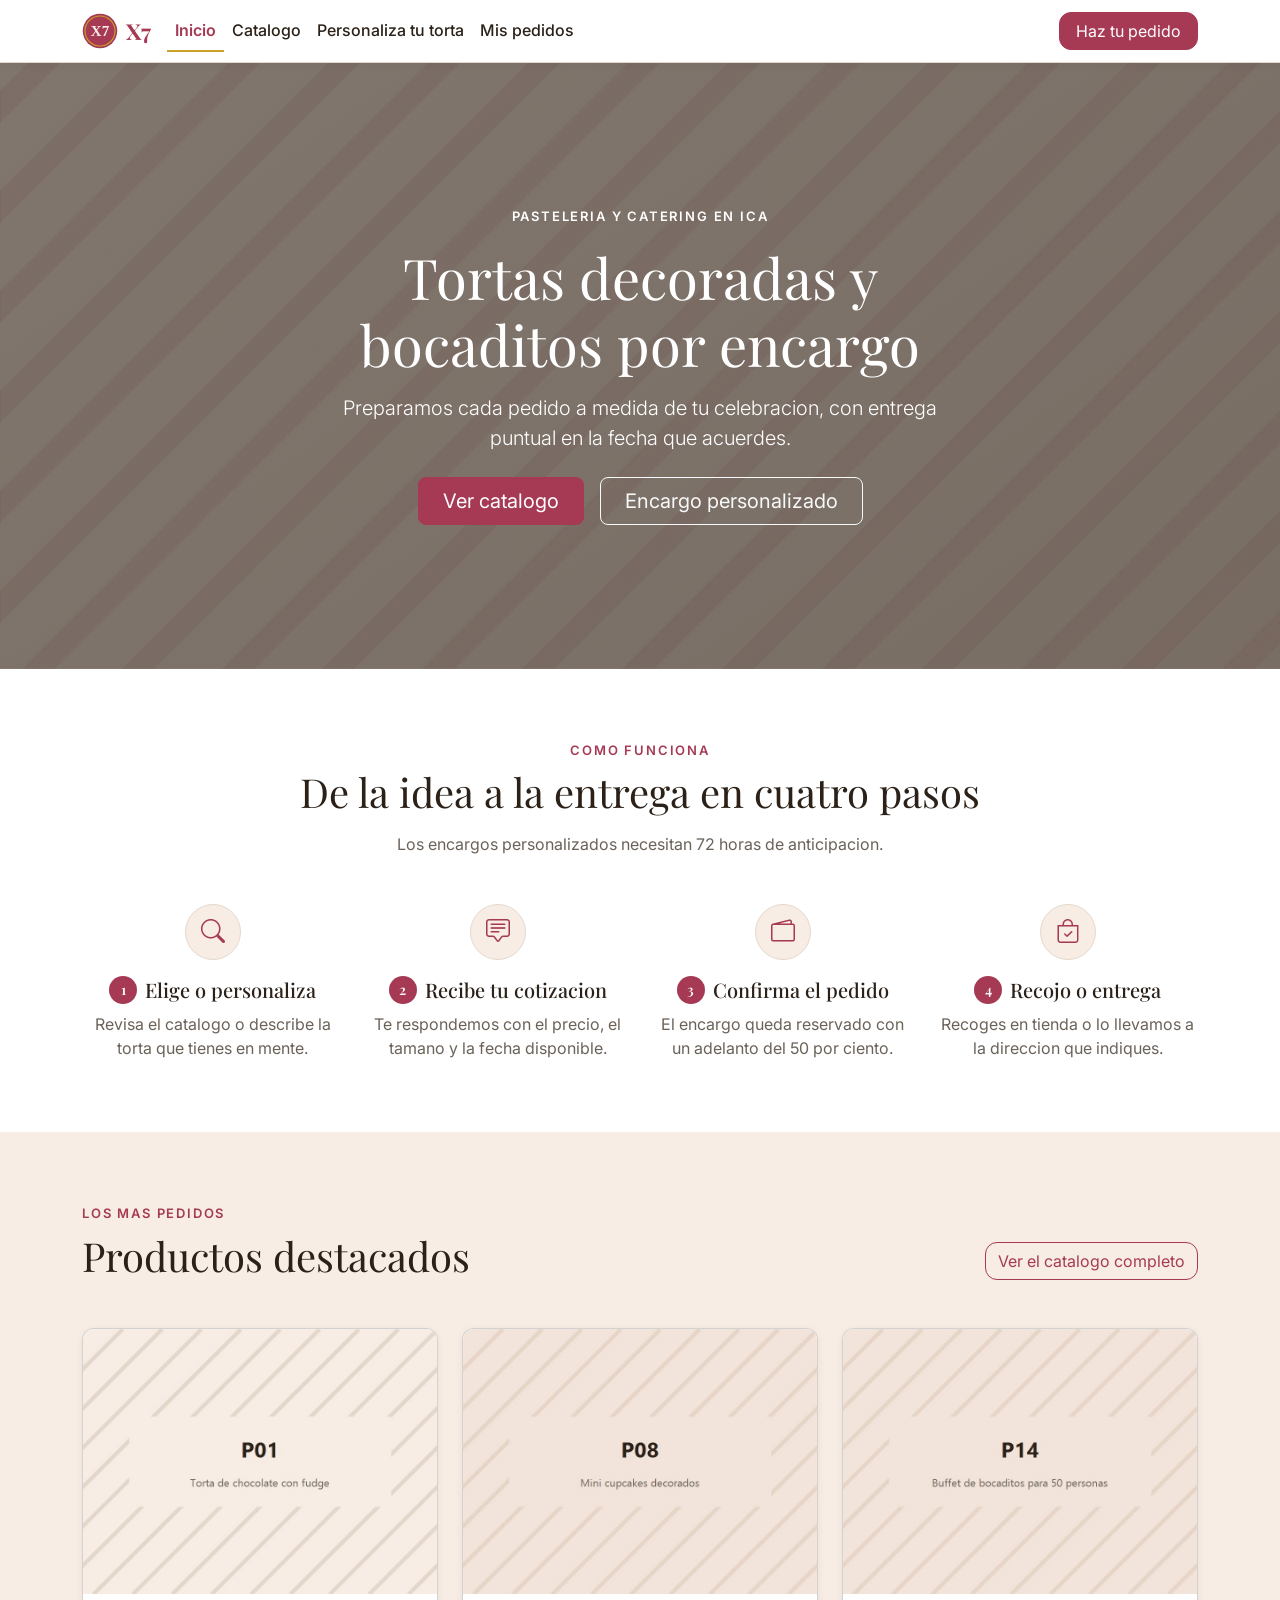
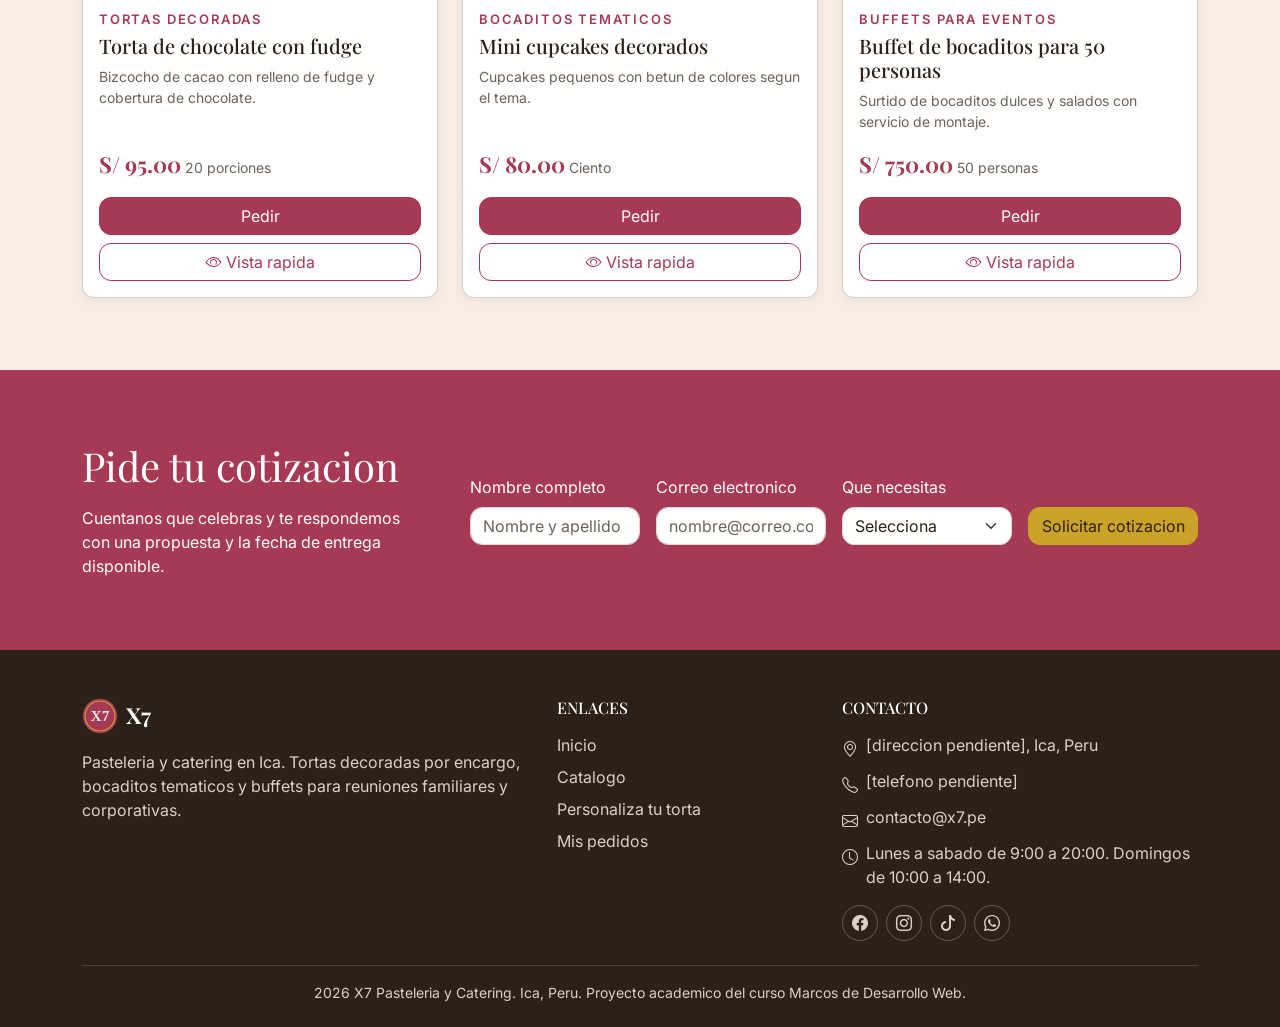
==== commit 86aa7e33: "quita comentarios de etiqueta" ====
--- a/templates/index.html
+++ b/templates/index.html
@@ -7,11 +7,9 @@
                personalizado.
   Integrante:  ______________________________
 
-  Contiene siete secciones y una ventana modal:
-    1. Hero              5. Galería
-    2. Categorías        6. Testimonios
-    3. Destacados        7. Llamado final
-    4. Cómo funciona
+  Contiene cuatro secciones y una ventana modal:
+    1. Hero              3. Destacados
+    2. Cómo funciona     4. Llamado final
     Ventana modal de vista rápida, reutilizada por las tres tarjetas
 
   La cabecera, la barra de navegación y el pie son copia exacta de los
@@ -23,27 +21,22 @@
 
 <head>
 
-  <!-- Etiquetas obligatorias: juego de caracteres y adaptación a móvil -->
   <meta charset="UTF-8">
   <meta name="viewport" content="width=device-width, initial-scale=1">
   <meta name="description" content="Pasteleria y catering en Ica. Tortas decoradas por encargo, bocaditos tematicos y buffets para eventos.">
 
-  <!-- Título propio de cada página -->
   <title>X7 Pasteleria y Catering | Tortas por encargo en Ica</title>
 
-  <!-- Tipografías de marca: Playfair Display para títulos, Inter para texto -->
   <link rel="preconnect" href="https://fonts.googleapis.com">
   <link rel="preconnect" href="https://fonts.gstatic.com" crossorigin>
   <link href="https://fonts.googleapis.com/css2?family=Inter:wght@400;500;600;700&family=Playfair+Display:wght@600;700&display=swap" rel="stylesheet">
 
-  <!-- Bootstrap 5.3 y Bootstrap Icons, ambos por CDN -->
   <link href="https://cdn.jsdelivr.net/npm/bootstrap@5.3.3/dist/css/bootstrap.min.css" rel="stylesheet">
   <link href="https://cdn.jsdelivr.net/npm/bootstrap-icons@1.11.3/font/bootstrap-icons.min.css" rel="stylesheet">
 
   <!-- Hoja propia. Va al final para que sus colores ganen a los de Bootstrap -->
   <link href="../static/css/estilos.css" rel="stylesheet">
 
-  <!-- Icono de la pestaña del navegador -->
   <link rel="icon" href="../static/img/logo.svg" type="image/svg+xml">
 
 </head>
@@ -62,23 +55,19 @@
     <nav class="navbar navbar-expand-lg x7-navbar" aria-label="Navegacion principal">
       <div class="container">
 
-        <!-- Marca: logotipo y nombre del negocio -->
         <a class="navbar-brand x7-marca d-flex align-items-center gap-2" href="index.html">
           <img src="../static/img/logo.svg" alt="Logotipo de X7 Pasteleria y Catering" width="36" height="36">
           <span>X7</span>
         </a>
 
-        <!-- Botón de hamburguesa, visible solo en pantallas pequeñas -->
         <button class="navbar-toggler border-0" type="button" data-bs-toggle="collapse"
                 data-bs-target="#x7-menu" aria-controls="x7-menu" aria-expanded="false"
                 aria-label="Abrir o cerrar el menu de navegacion">
           <span class="navbar-toggler-icon"></span>
         </button>
 
-        <!-- Contenido que se colapsa en móvil -->
         <div class="collapse navbar-collapse" id="x7-menu">
 
-          <!-- Enlaces a las cuatro páginas del sitio -->
           <ul class="navbar-nav me-auto mb-3 mb-lg-0">
             <li class="nav-item"><a class="nav-link" href="index.html">Inicio</a></li>
             <li class="nav-item"><a class="nav-link" href="catalogo.html">Catalogo</a></li>
@@ -125,7 +114,6 @@
               en la fecha que acuerdes.
             </p>
 
-            <!-- Botones apilados en móvil (d-grid) y en fila desde 576 px -->
             <div class="d-grid d-sm-flex justify-content-sm-center gap-3">
               <a class="btn btn-primary btn-lg px-4" href="catalogo.html">Ver catalogo</a>
               <a class="btn btn-outline-light btn-lg px-4" href="personalizado.html">Encargo personalizado</a>
@@ -139,91 +127,77 @@
 
 
     <!-- ====================================================================
-         SECCIÓN 2: Categorías
-         Las tres líneas de trabajo del negocio. Cada tarjeta lleva al
-         catálogo con el ancla de su categoría.
-         Rejilla: 1 columna en móvil, 2 desde 768 px, 3 desde 992 px.
+         SECCIÓN 2: Cómo funciona
+         Los cuatro pasos del encargo. Cada paso tiene icono, número, título
+         y una línea de descripción.
+         Rejilla: 1 columna en móvil, 2 desde 576 px, 4 desde 992 px.
          ==================================================================== -->
     <section class="py-5">
       <div class="container py-lg-4">
 
-        <!-- Encabezado de la sección -->
         <div class="row justify-content-center text-center mb-5">
           <div class="col-12 col-lg-8">
-            <p class="x7-superior mb-2">Que preparamos</p>
-            <h2 class="display-6 mb-3">Tres lineas de trabajo</h2>
+            <p class="x7-superior mb-2">Como funciona</p>
+            <h2 class="display-6 mb-3">De la idea a la entrega en cuatro pasos</h2>
             <!-- Estilos de párrafo de Bootstrap: párrafo atenuado -->
             <p class="text-body-secondary mb-0">
-              Elige la linea que corresponde a tu evento y revisa el catalogo
-              con precios referenciales.
+              Los encargos personalizados necesitan 72 horas de anticipacion.
             </p>
           </div>
         </div>
 
-        <!-- Rejilla de categorías -->
-        <div class="row row-cols-1 row-cols-md-2 row-cols-lg-3 g-4">
-
-          <!-- Categoría: tortas decoradas -->
-          <article class="col">
-            <div class="card x7-tarjeta h-100 overflow-hidden">
-
-              <img class="card-img-top x7-imagen-4-3" src="../static/img/productos/p04.jpg"
-                   alt="Torta tematica infantil con decoracion personalizada">
-
-              <div class="card-body d-flex flex-column p-4">
-                <h3 class="h4 card-title mb-2">Tortas decoradas</h3>
-                <!-- Estilos de párrafo de Bootstrap: texto atenuado -->
-                <p class="card-text text-body-secondary flex-grow-1">
-                  Tortas por encargo, decoradas a medida para cada celebracion.
-                </p>
-                <a class="btn btn-outline-primary mt-3 align-self-start" href="catalogo.html#tortas">
-                  Ver tortas
-                </a>
-              </div>
-
-            </div>
-          </article>
-
-          <!-- Categoría: bocaditos temáticos -->
-          <article class="col">
-            <div class="card x7-tarjeta h-100 overflow-hidden">
-
-              <img class="card-img-top x7-imagen-4-3" src="../static/img/productos/p08.jpg"
-                   alt="Mini cupcakes decorados con betun de colores">
-
-              <div class="card-body d-flex flex-column p-4">
-                <h3 class="h4 card-title mb-2">Bocaditos tematicos</h3>
-                <!-- Estilos de párrafo de Bootstrap: texto atenuado -->
-                <p class="card-text text-body-secondary flex-grow-1">
-                  Bocaditos dulces y salados por ciento, presentados segun el tema del evento.
-                </p>
-                <a class="btn btn-outline-primary mt-3 align-self-start" href="catalogo.html#bocaditos">
-                  Ver bocaditos
-                </a>
-              </div>
-
-            </div>
-          </article>
-
-          <!-- Categoría: buffets para eventos -->
-          <article class="col">
-            <div class="card x7-tarjeta h-100 overflow-hidden">
-
-              <img class="card-img-top x7-imagen-4-3" src="../static/img/productos/p14.jpg"
-                   alt="Buffet de bocaditos surtidos montado para cincuenta personas">
-
-              <div class="card-body d-flex flex-column p-4">
-                <h3 class="h4 card-title mb-2">Buffets para eventos</h3>
-                <!-- Estilos de párrafo de Bootstrap: texto atenuado -->
-                <p class="card-text text-body-secondary flex-grow-1">
-                  Servicio completo de buffet para reuniones familiares y corporativas.
-                </p>
-                <a class="btn btn-outline-primary mt-3 align-self-start" href="catalogo.html#buffets">
-                  Ver buffets
-                </a>
-              </div>
-
-            </div>
+        <div class="row row-cols-1 row-cols-sm-2 row-cols-lg-4 g-4 text-center">
+
+          <article class="col">
+            <span class="x7-icono-circulo d-inline-flex align-items-center justify-content-center rounded-circle mb-3">
+              <i class="bi bi-search" aria-hidden="true"></i>
+            </span>
+            <h3 class="h5 d-flex align-items-center justify-content-center gap-2 mb-2">
+              <span class="x7-paso-numero d-inline-flex align-items-center justify-content-center rounded-circle"
+                    aria-hidden="true">1</span>
+              <span>Elige o personaliza</span>
+            </h3>
+            <!-- Estilos de párrafo de Bootstrap: párrafo atenuado -->
+            <p class="text-body-secondary mb-0">Revisa el catalogo o describe la torta que tienes en mente.</p>
+          </article>
+
+          <article class="col">
+            <span class="x7-icono-circulo d-inline-flex align-items-center justify-content-center rounded-circle mb-3">
+              <i class="bi bi-chat-square-text" aria-hidden="true"></i>
+            </span>
+            <h3 class="h5 d-flex align-items-center justify-content-center gap-2 mb-2">
+              <span class="x7-paso-numero d-inline-flex align-items-center justify-content-center rounded-circle"
+                    aria-hidden="true">2</span>
+              <span>Recibe tu cotizacion</span>
+            </h3>
+            <!-- Estilos de párrafo de Bootstrap: párrafo atenuado -->
+            <p class="text-body-secondary mb-0">Te respondemos con el precio, el tamano y la fecha disponible.</p>
+          </article>
+
+          <article class="col">
+            <span class="x7-icono-circulo d-inline-flex align-items-center justify-content-center rounded-circle mb-3">
+              <i class="bi bi-wallet2" aria-hidden="true"></i>
+            </span>
+            <h3 class="h5 d-flex align-items-center justify-content-center gap-2 mb-2">
+              <span class="x7-paso-numero d-inline-flex align-items-center justify-content-center rounded-circle"
+                    aria-hidden="true">3</span>
+              <span>Confirma el pedido</span>
+            </h3>
+            <!-- Estilos de párrafo de Bootstrap: párrafo atenuado -->
+            <p class="text-body-secondary mb-0">El encargo queda reservado con un adelanto del 50 por ciento.</p>
+          </article>
+
+          <article class="col">
+            <span class="x7-icono-circulo d-inline-flex align-items-center justify-content-center rounded-circle mb-3">
+              <i class="bi bi-bag-check" aria-hidden="true"></i>
+            </span>
+            <h3 class="h5 d-flex align-items-center justify-content-center gap-2 mb-2">
+              <span class="x7-paso-numero d-inline-flex align-items-center justify-content-center rounded-circle"
+                    aria-hidden="true">4</span>
+              <span>Recojo o entrega</span>
+            </h3>
+            <!-- Estilos de párrafo de Bootstrap: párrafo atenuado -->
+            <p class="text-body-secondary mb-0">Recoges en tienda o lo llevamos a la direccion que indiques.</p>
           </article>
 
         </div>
@@ -246,7 +220,6 @@
     <section class="x7-fondo-crema py-5">
       <div class="container py-lg-4">
 
-        <!-- Encabezado de la sección, con salida al catálogo completo -->
         <div class="row align-items-end g-3 mb-5">
           <div class="col-12 col-lg-8">
             <p class="x7-superior mb-2">Los mas pedidos</p>
@@ -257,13 +230,10 @@
           </div>
         </div>
 
-        <!-- Rejilla de productos -->
         <div class="row row-cols-1 row-cols-sm-2 row-cols-lg-3 g-4">
 
-          <!-- ============ Producto P01 ============ -->
-          <article class="col">
-
-            <!-- Tarjeta -->
+          <article class="col">
+
             <div class="card x7-tarjeta h-100 overflow-hidden">
 
               <img class="card-img-top x7-imagen-4-3" src="../static/img/productos/p01.jpg"
@@ -282,8 +252,6 @@
                 </p>
                 <div class="d-grid gap-2">
                   <a class="btn btn-primary" href="personalizado.html">Pedir</a>
-                  <!-- Los atributos data- alimentan la unica ventana modal.
-                       main.js los lee con dataset cuando se pulsa el boton. -->
                   <button class="btn btn-outline-primary" type="button"
                           data-bs-toggle="modal" data-bs-target="#modal-producto"
                           data-codigo="P01"
@@ -303,10 +271,8 @@
 
           </article>
 
-          <!-- ============ Producto P08 ============ -->
-          <article class="col">
-
-            <!-- Tarjeta -->
+          <article class="col">
+
             <div class="card x7-tarjeta h-100 overflow-hidden">
 
               <img class="card-img-top x7-imagen-4-3" src="../static/img/productos/p08.jpg"
@@ -325,8 +291,6 @@
                 </p>
                 <div class="d-grid gap-2">
                   <a class="btn btn-primary" href="personalizado.html">Pedir</a>
-                  <!-- Los atributos data- alimentan la unica ventana modal.
-                       main.js los lee con dataset cuando se pulsa el boton. -->
                   <button class="btn btn-outline-primary" type="button"
                           data-bs-toggle="modal" data-bs-target="#modal-producto"
                           data-codigo="P08"
@@ -346,10 +310,8 @@
 
           </article>
 
-          <!-- ============ Producto P14 ============ -->
-          <article class="col">
-
-            <!-- Tarjeta -->
+          <article class="col">
+
             <div class="card x7-tarjeta h-100 overflow-hidden">
 
               <img class="card-img-top x7-imagen-4-3" src="../static/img/productos/p14.jpg"
@@ -368,8 +330,6 @@
                 </p>
                 <div class="d-grid gap-2">
                   <a class="btn btn-primary" href="personalizado.html">Pedir</a>
-                  <!-- Los atributos data- alimentan la unica ventana modal.
-                       main.js los lee con dataset cuando se pulsa el boton. -->
                   <button class="btn btn-outline-primary" type="button"
                           data-bs-toggle="modal" data-bs-target="#modal-producto"
                           data-codigo="P14"
@@ -395,282 +355,7 @@
 
 
     <!-- ====================================================================
-         SECCIÓN 4: Cómo funciona
-         Los cuatro pasos del encargo. Cada paso tiene icono, número, título
-         y una línea de descripción.
-         Rejilla: 1 columna en móvil, 2 desde 576 px, 4 desde 992 px.
-         ==================================================================== -->
-    <section class="py-5">
-      <div class="container py-lg-4">
-
-        <!-- Encabezado de la sección -->
-        <div class="row justify-content-center text-center mb-5">
-          <div class="col-12 col-lg-8">
-            <p class="x7-superior mb-2">Como funciona</p>
-            <h2 class="display-6 mb-3">De la idea a la entrega en cuatro pasos</h2>
-            <!-- Estilos de párrafo de Bootstrap: párrafo atenuado -->
-            <p class="text-body-secondary mb-0">
-              Los encargos personalizados necesitan 72 horas de anticipacion.
-            </p>
-          </div>
-        </div>
-
-        <!-- Rejilla de pasos -->
-        <div class="row row-cols-1 row-cols-sm-2 row-cols-lg-4 g-4 text-center">
-
-          <!-- Paso 1 -->
-          <article class="col">
-            <span class="x7-icono-circulo d-inline-flex align-items-center justify-content-center rounded-circle mb-3">
-              <i class="bi bi-search" aria-hidden="true"></i>
-            </span>
-            <h3 class="h5 d-flex align-items-center justify-content-center gap-2 mb-2">
-              <span class="x7-paso-numero d-inline-flex align-items-center justify-content-center rounded-circle"
-                    aria-hidden="true">1</span>
-              <span>Elige o personaliza</span>
-            </h3>
-            <!-- Estilos de párrafo de Bootstrap: párrafo atenuado -->
-            <p class="text-body-secondary mb-0">Revisa el catalogo o describe la torta que tienes en mente.</p>
-          </article>
-
-          <!-- Paso 2 -->
-          <article class="col">
-            <span class="x7-icono-circulo d-inline-flex align-items-center justify-content-center rounded-circle mb-3">
-              <i class="bi bi-chat-square-text" aria-hidden="true"></i>
-            </span>
-            <h3 class="h5 d-flex align-items-center justify-content-center gap-2 mb-2">
-              <span class="x7-paso-numero d-inline-flex align-items-center justify-content-center rounded-circle"
-                    aria-hidden="true">2</span>
-              <span>Recibe tu cotizacion</span>
-            </h3>
-            <!-- Estilos de párrafo de Bootstrap: párrafo atenuado -->
-            <p class="text-body-secondary mb-0">Te respondemos con el precio, el tamano y la fecha disponible.</p>
-          </article>
-
-          <!-- Paso 3 -->
-          <article class="col">
-            <span class="x7-icono-circulo d-inline-flex align-items-center justify-content-center rounded-circle mb-3">
-              <i class="bi bi-wallet2" aria-hidden="true"></i>
-            </span>
-            <h3 class="h5 d-flex align-items-center justify-content-center gap-2 mb-2">
-              <span class="x7-paso-numero d-inline-flex align-items-center justify-content-center rounded-circle"
-                    aria-hidden="true">3</span>
-              <span>Confirma el pedido</span>
-            </h3>
-            <!-- Estilos de párrafo de Bootstrap: párrafo atenuado -->
-            <p class="text-body-secondary mb-0">El encargo queda reservado con un adelanto del 50 por ciento.</p>
-          </article>
-
-          <!-- Paso 4 -->
-          <article class="col">
-            <span class="x7-icono-circulo d-inline-flex align-items-center justify-content-center rounded-circle mb-3">
-              <i class="bi bi-bag-check" aria-hidden="true"></i>
-            </span>
-            <h3 class="h5 d-flex align-items-center justify-content-center gap-2 mb-2">
-              <span class="x7-paso-numero d-inline-flex align-items-center justify-content-center rounded-circle"
-                    aria-hidden="true">4</span>
-              <span>Recojo o entrega</span>
-            </h3>
-            <!-- Estilos de párrafo de Bootstrap: párrafo atenuado -->
-            <p class="text-body-secondary mb-0">Recoges en tienda o lo llevamos a la direccion que indiques.</p>
-          </article>
-
-        </div>
-      </div>
-    </section>
-
-
-    <!-- ====================================================================
-         SECCIÓN 5: Galería
-         Seis fotos de trabajos entregados. Todas en proporción 4:3 para que
-         la rejilla quede pareja.
-         Rejilla: 2 columnas en móvil y 3 desde 768 px. Seis se reparte exacto
-         en las dos, sin dejar filas incompletas.
-         ==================================================================== -->
-    <section class="x7-fondo-crema py-5">
-      <div class="container py-lg-4">
-
-        <!-- Encabezado de la sección -->
-        <div class="row justify-content-center text-center mb-5">
-          <div class="col-12 col-lg-8">
-            <p class="x7-superior mb-2">Trabajos entregados</p>
-            <h2 class="display-6 mb-3">Galeria</h2>
-            <!-- Estilos de párrafo de Bootstrap: párrafo atenuado -->
-            <p class="text-body-secondary mb-0">
-              Una muestra de pedidos preparados para celebraciones en Ica.
-            </p>
-          </div>
-        </div>
-
-        <!-- Rejilla de la galería -->
-        <div class="row row-cols-2 row-cols-md-3 g-3 g-md-4">
-
-          <div class="col">
-            <img class="x7-imagen-4-3 rounded shadow-sm" src="../static/img/galeria/g01.jpg"
-                 alt="Torta de chocolate decorada con cobertura de fudge y virutas">
-          </div>
-
-          <div class="col">
-            <img class="x7-imagen-4-3 rounded shadow-sm" src="../static/img/galeria/g02.jpg"
-                 alt="Mesa dulce montada para un cumpleanos infantil">
-          </div>
-
-          <div class="col">
-            <img class="x7-imagen-4-3 rounded shadow-sm" src="../static/img/galeria/g03.jpg"
-                 alt="Torta tematica infantil con figuras modeladas a mano">
-          </div>
-
-          <div class="col">
-            <img class="x7-imagen-4-3 rounded shadow-sm" src="../static/img/galeria/g04.jpg"
-                 alt="Bandeja de alfajores de maicena espolvoreados con azucar">
-          </div>
-
-          <div class="col">
-            <img class="x7-imagen-4-3 rounded shadow-sm" src="../static/img/galeria/g05.jpg"
-                 alt="Cake pops tematicos ordenados en una base de presentacion">
-          </div>
-
-          <div class="col">
-            <img class="x7-imagen-4-3 rounded shadow-sm" src="../static/img/galeria/g06.jpg"
-                 alt="Buffet de bocaditos salados montado para una reunion de oficina">
-          </div>
-
-        </div>
-      </div>
-    </section>
-
-
-    <!-- ====================================================================
-         SECCIÓN 6: Testimonios
-         Los tres testimonios de docs/datos-demo.md. Las tres tarjetas tienen
-         la misma estructura: estrellas, cita, nombre y ocasión.
-         Rejilla: 1 columna en móvil, 2 desde 768 px, 3 desde 992 px.
-         ==================================================================== -->
-    <section class="py-5">
-      <div class="container py-lg-4">
-
-        <!-- Encabezado de la sección -->
-        <div class="row justify-content-center text-center mb-5">
-          <div class="col-12 col-lg-8">
-            <p class="x7-superior mb-2">Lo que dicen</p>
-            <h2 class="display-6 mb-0">Testimonios de clientes</h2>
-          </div>
-        </div>
-
-        <!-- Rejilla de testimonios -->
-        <div class="row row-cols-1 row-cols-md-2 row-cols-lg-3 g-4">
-
-          <!-- Testimonio 1 -->
-          <article class="col">
-            <div class="card x7-tarjeta h-100">
-              <figure class="card-body d-flex flex-column p-4 mb-0">
-
-                <p class="x7-estrellas mb-3" aria-label="Calificacion: 5 de 5 estrellas">
-                  <i class="bi bi-star-fill" aria-hidden="true"></i>
-                  <i class="bi bi-star-fill" aria-hidden="true"></i>
-                  <i class="bi bi-star-fill" aria-hidden="true"></i>
-                  <i class="bi bi-star-fill" aria-hidden="true"></i>
-                  <i class="bi bi-star-fill" aria-hidden="true"></i>
-                </p>
-
-                <!-- Estilos de párrafo de Bootstrap: cita y pie de cita -->
-                <blockquote class="blockquote flex-grow-1 mb-3">
-                  <p class="mb-0">
-                    La torta llego exactamente como la pedimos y a la hora acordada.
-                    Los ninos quedaron encantados con la decoracion.
-                  </p>
-                </blockquote>
-
-                <figcaption class="d-flex align-items-center gap-3">
-                  <span class="x7-icono-circulo d-inline-flex align-items-center justify-content-center rounded-circle">
-                    <i class="bi bi-person" aria-hidden="true"></i>
-                  </span>
-                  <span class="blockquote-footer mt-0 mb-0">
-                    <span class="fw-semibold">Marisol Quispe</span>
-                    <span class="d-block">Cumpleanos infantil</span>
-                  </span>
-                </figcaption>
-
-              </figure>
-            </div>
-          </article>
-
-          <!-- Testimonio 2 -->
-          <article class="col">
-            <div class="card x7-tarjeta h-100">
-              <figure class="card-body d-flex flex-column p-4 mb-0">
-
-                <p class="x7-estrellas mb-3" aria-label="Calificacion: 5 de 5 estrellas">
-                  <i class="bi bi-star-fill" aria-hidden="true"></i>
-                  <i class="bi bi-star-fill" aria-hidden="true"></i>
-                  <i class="bi bi-star-fill" aria-hidden="true"></i>
-                  <i class="bi bi-star-fill" aria-hidden="true"></i>
-                  <i class="bi bi-star-fill" aria-hidden="true"></i>
-                </p>
-
-                <!-- Estilos de párrafo de Bootstrap: cita y pie de cita -->
-                <blockquote class="blockquote flex-grow-1 mb-3">
-                  <p class="mb-0">
-                    Contratamos el buffet para cincuenta personas y todo estuvo puntual
-                    y bien presentado. Los invitados preguntaron por el servicio.
-                  </p>
-                </blockquote>
-
-                <figcaption class="d-flex align-items-center gap-3">
-                  <span class="x7-icono-circulo d-inline-flex align-items-center justify-content-center rounded-circle">
-                    <i class="bi bi-person" aria-hidden="true"></i>
-                  </span>
-                  <span class="blockquote-footer mt-0 mb-0">
-                    <span class="fw-semibold">Carlos Anchante</span>
-                    <span class="d-block">Matrimonio</span>
-                  </span>
-                </figcaption>
-
-              </figure>
-            </div>
-          </article>
-
-          <!-- Testimonio 3 -->
-          <article class="col">
-            <div class="card x7-tarjeta h-100">
-              <figure class="card-body d-flex flex-column p-4 mb-0">
-
-                <p class="x7-estrellas mb-3" aria-label="Calificacion: 5 de 5 estrellas">
-                  <i class="bi bi-star-fill" aria-hidden="true"></i>
-                  <i class="bi bi-star-fill" aria-hidden="true"></i>
-                  <i class="bi bi-star-fill" aria-hidden="true"></i>
-                  <i class="bi bi-star-fill" aria-hidden="true"></i>
-                  <i class="bi bi-star-fill" aria-hidden="true"></i>
-                </p>
-
-                <!-- Estilos de párrafo de Bootstrap: cita y pie de cita -->
-                <blockquote class="blockquote flex-grow-1 mb-3">
-                  <p class="mb-0">
-                    Pedimos bocaditos para una reunion de oficina. Buena atencion
-                    desde la cotizacion hasta la entrega.
-                  </p>
-                </blockquote>
-
-                <figcaption class="d-flex align-items-center gap-3">
-                  <span class="x7-icono-circulo d-inline-flex align-items-center justify-content-center rounded-circle">
-                    <i class="bi bi-person" aria-hidden="true"></i>
-                  </span>
-                  <span class="blockquote-footer mt-0 mb-0">
-                    <span class="fw-semibold">Rosa Yataco</span>
-                    <span class="d-block">Aniversario de empresa</span>
-                  </span>
-                </figcaption>
-
-              </figure>
-            </div>
-          </article>
-
-        </div>
-      </div>
-    </section>
-
-
-    <!-- ====================================================================
-         SECCIÓN 7: Llamado final
+         SECCIÓN 4: Llamado final
          Franja con el color de marca y formulario breve de cotización.
          El atributo action apunta a una ruta de reemplazo que en el APF2
          atenderá el controlador de Spring. Hoy el formulario no procesa nada.
@@ -679,7 +364,6 @@
       <div class="container py-lg-4">
         <div class="row g-4 g-lg-5 align-items-center">
 
-          <!-- Texto de la franja -->
           <div class="col-12 col-lg-4">
             <h2 class="display-6 mb-3">Pide tu cotizacion</h2>
             <p class="mb-0">
@@ -688,7 +372,6 @@
             </p>
           </div>
 
-          <!-- Formulario de cotización: tres campos y el botón -->
           <div class="col-12 col-lg-8">
             <form action="cotizacion" method="post">
               <div class="row g-3 align-items-end">
@@ -793,7 +476,6 @@
     <div class="container">
       <div class="row g-4">
 
-        <!-- Columna 1: marca y descripción del negocio -->
         <div class="col-12 col-lg-5">
 
           <p class="x7-marca d-flex align-items-center gap-2 mb-3">
@@ -808,7 +490,6 @@
 
         </div>
 
-        <!-- Columna 2: enlaces a las cuatro páginas del sitio -->
         <div class="col-12 col-sm-6 col-lg-3">
           <h2 class="h6 text-uppercase mb-3">Enlaces</h2>
           <ul class="list-unstyled d-grid gap-2 mb-0">
@@ -819,7 +500,6 @@
           </ul>
         </div>
 
-        <!-- Columna 3: datos de contacto, horario y redes sociales -->
         <div class="col-12 col-sm-6 col-lg-4">
 
           <h2 class="h6 text-uppercase mb-3">Contacto</h2>
@@ -843,7 +523,6 @@
             </li>
           </ul>
 
-          <!-- Redes sociales -->
           <ul class="list-unstyled d-flex gap-2 mb-0">
             <li>
               <a class="x7-red-social d-inline-flex align-items-center justify-content-center rounded-circle"
@@ -875,7 +554,6 @@
 
       </div>
 
-      <!-- Línea de derechos -->
       <p class="x7-derechos text-center mt-4 pt-3 mb-0">
         2026 X7 Pasteleria y Catering. Ica, Peru. Proyecto academico del curso Marcos de Desarrollo Web.
       </p>
--- a/static/css/estilos.css
+++ b/static/css/estilos.css
@@ -27,11 +27,9 @@
      utilidades de color de Bootstrap (bg-primary, text-primary). */
   --x7-primario-rgb: 166, 58, 85;
 
-  /* Sombras de las tarjetas */
   --x7-sombra: 0 0.125rem 0.5rem rgba(43, 33, 24, 0.06);
   --x7-sombra-elevada: 0 0.75rem 1.75rem rgba(43, 33, 24, 0.13);
 
-  /* Tipografías */
   --x7-fuente-titulo: "Playfair Display", Georgia, serif;
   --x7-fuente-texto: "Inter", "Segoe UI", Arial, sans-serif;
 }
@@ -60,7 +58,6 @@
   --bs-link-hover-color: var(--x7-primario-oscuro);
 }
 
-/* Botón principal */
 .btn-primary {
   --bs-btn-bg: var(--x7-primario);
   --bs-btn-border-color: var(--x7-primario);
@@ -70,7 +67,6 @@
   --bs-btn-active-border-color: var(--x7-primario-oscuro);
 }
 
-/* Botón con solo el contorno */
 .btn-outline-primary {
   --bs-btn-color: var(--x7-primario);
   --bs-btn-border-color: var(--x7-primario);
@@ -92,17 +88,23 @@
 }
 
 
+/* Paginación del catálogo. Sin esto, la página activa saldría del azul que
+   Bootstrap trae por defecto, que no es el color de la marca. */
+.pagination {
+  --bs-pagination-active-bg: var(--x7-primario);
+  --bs-pagination-active-border-color: var(--x7-primario);
+}
+
+
 /* --------------------------------------------------------------------------
    3. Tipografía
    -------------------------------------------------------------------------- */
 
-/* Todos los títulos van en Playfair Display */
 h1, h2, h3, h4, h5, h6 {
   font-family: var(--x7-fuente-titulo);
   font-weight: 700;
 }
 
-/* Rótulo pequeño en mayúsculas que abre cada sección */
 .x7-superior {
   font-size: 0.8125rem;
   font-weight: 600;
@@ -125,7 +127,6 @@
   background-color: var(--x7-crema);
 }
 
-/* Franja de color de marca del llamado final */
 .x7-franja {
   background-color: var(--x7-primario);
   color: #fff;
@@ -142,7 +143,6 @@
   box-shadow: var(--x7-sombra);
 }
 
-/* Nombre del negocio junto al logotipo */
 .x7-marca {
   font-family: var(--x7-fuente-titulo);
   font-size: 1.375rem;
@@ -218,7 +218,6 @@
   box-shadow: var(--x7-sombra-elevada);
 }
 
-/* Precio del producto */
 .x7-precio {
   font-family: var(--x7-fuente-titulo);
   font-size: 1.375rem;
@@ -234,7 +233,6 @@
    Aquí solo van el tamaño y los colores.
    -------------------------------------------------------------------------- */
 
-/* Círculo grande con un icono dentro, en la sección Cómo funciona */
 .x7-icono-circulo {
   width: 3.5rem;
   height: 3.5rem;
@@ -244,7 +242,6 @@
   font-size: 1.5rem;
 }
 
-/* Círculo pequeño con el número del paso */
 .x7-paso-numero {
   width: 1.75rem;
   height: 1.75rem;
@@ -281,7 +278,6 @@
   color: #fff;
 }
 
-/* Círculo de cada red social */
 .x7-red-social {
   width: 2.25rem;
   height: 2.25rem;
@@ -294,7 +290,6 @@
   color: #fff;
 }
 
-/* Línea de derechos, separada del resto por un filete claro */
 .x7-derechos {
   border-top: 1px solid rgba(255, 255, 255, 0.14);
   font-size: 0.875rem;
